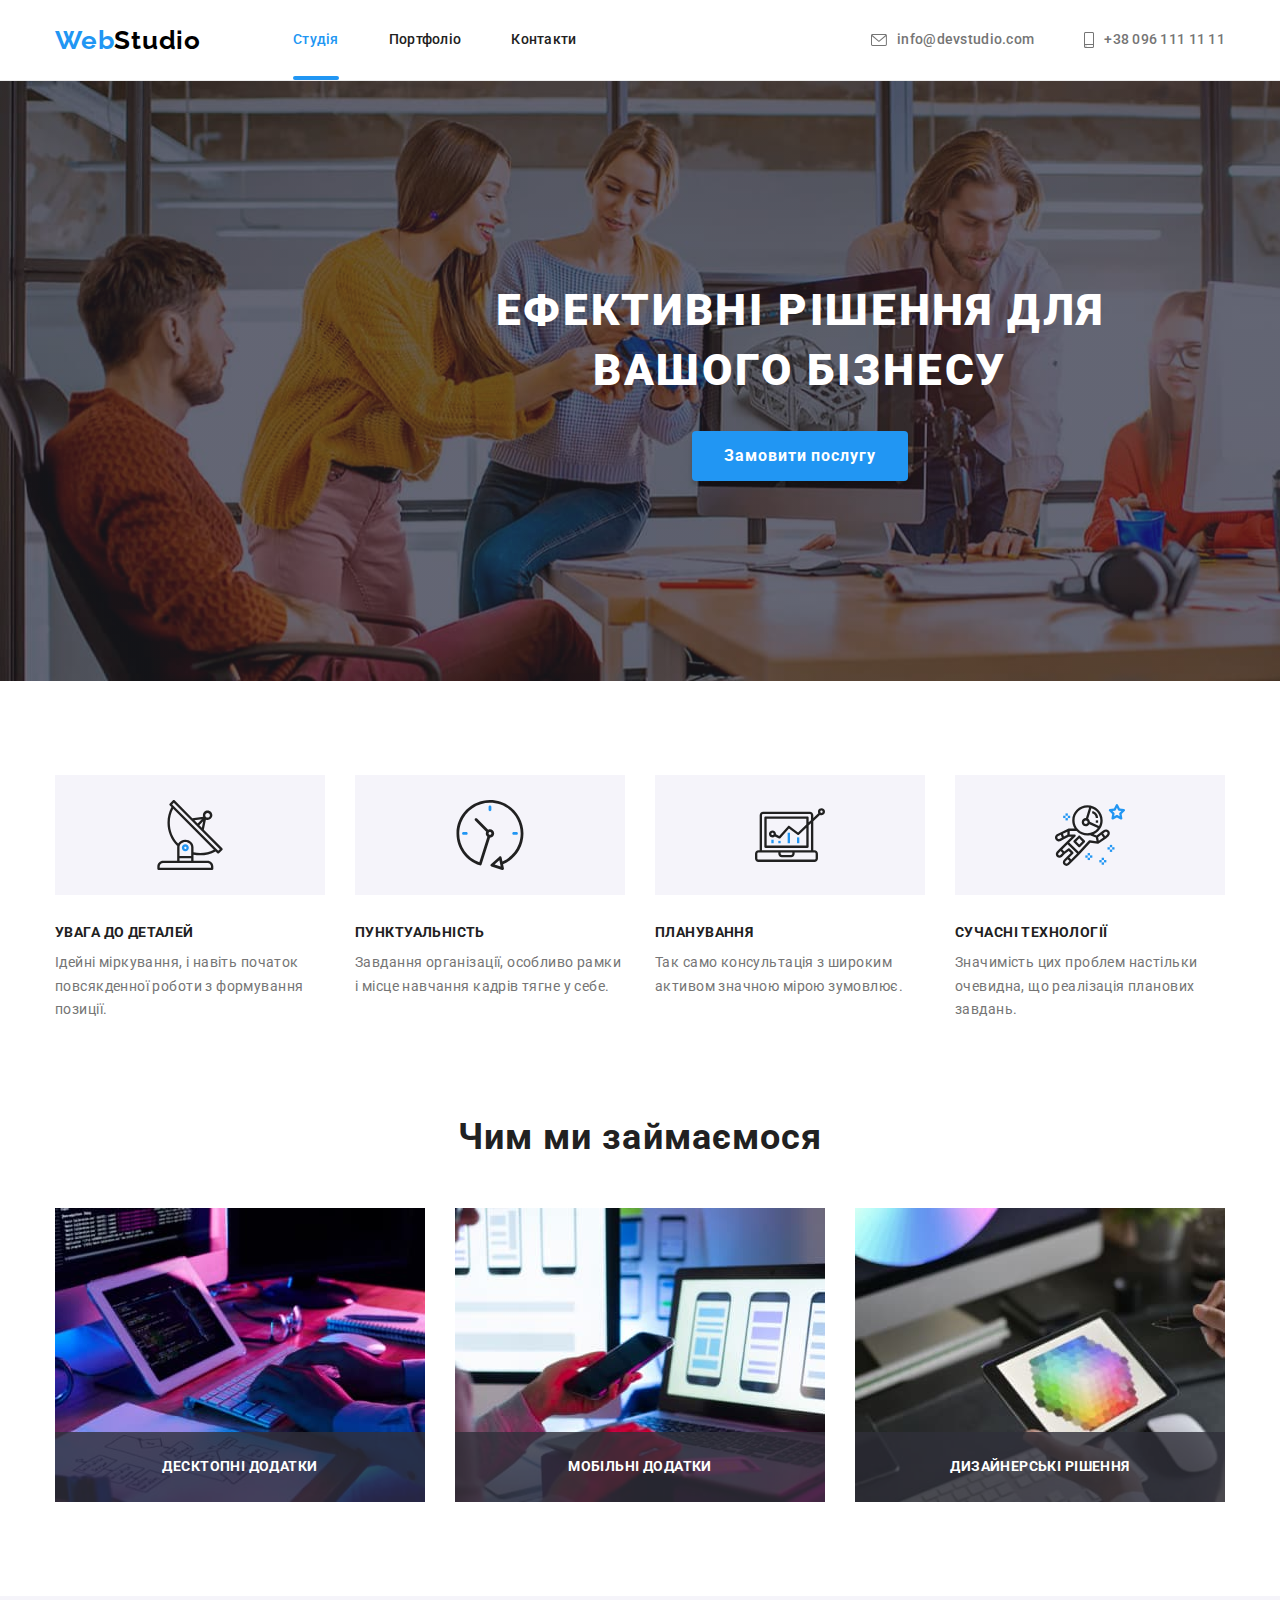
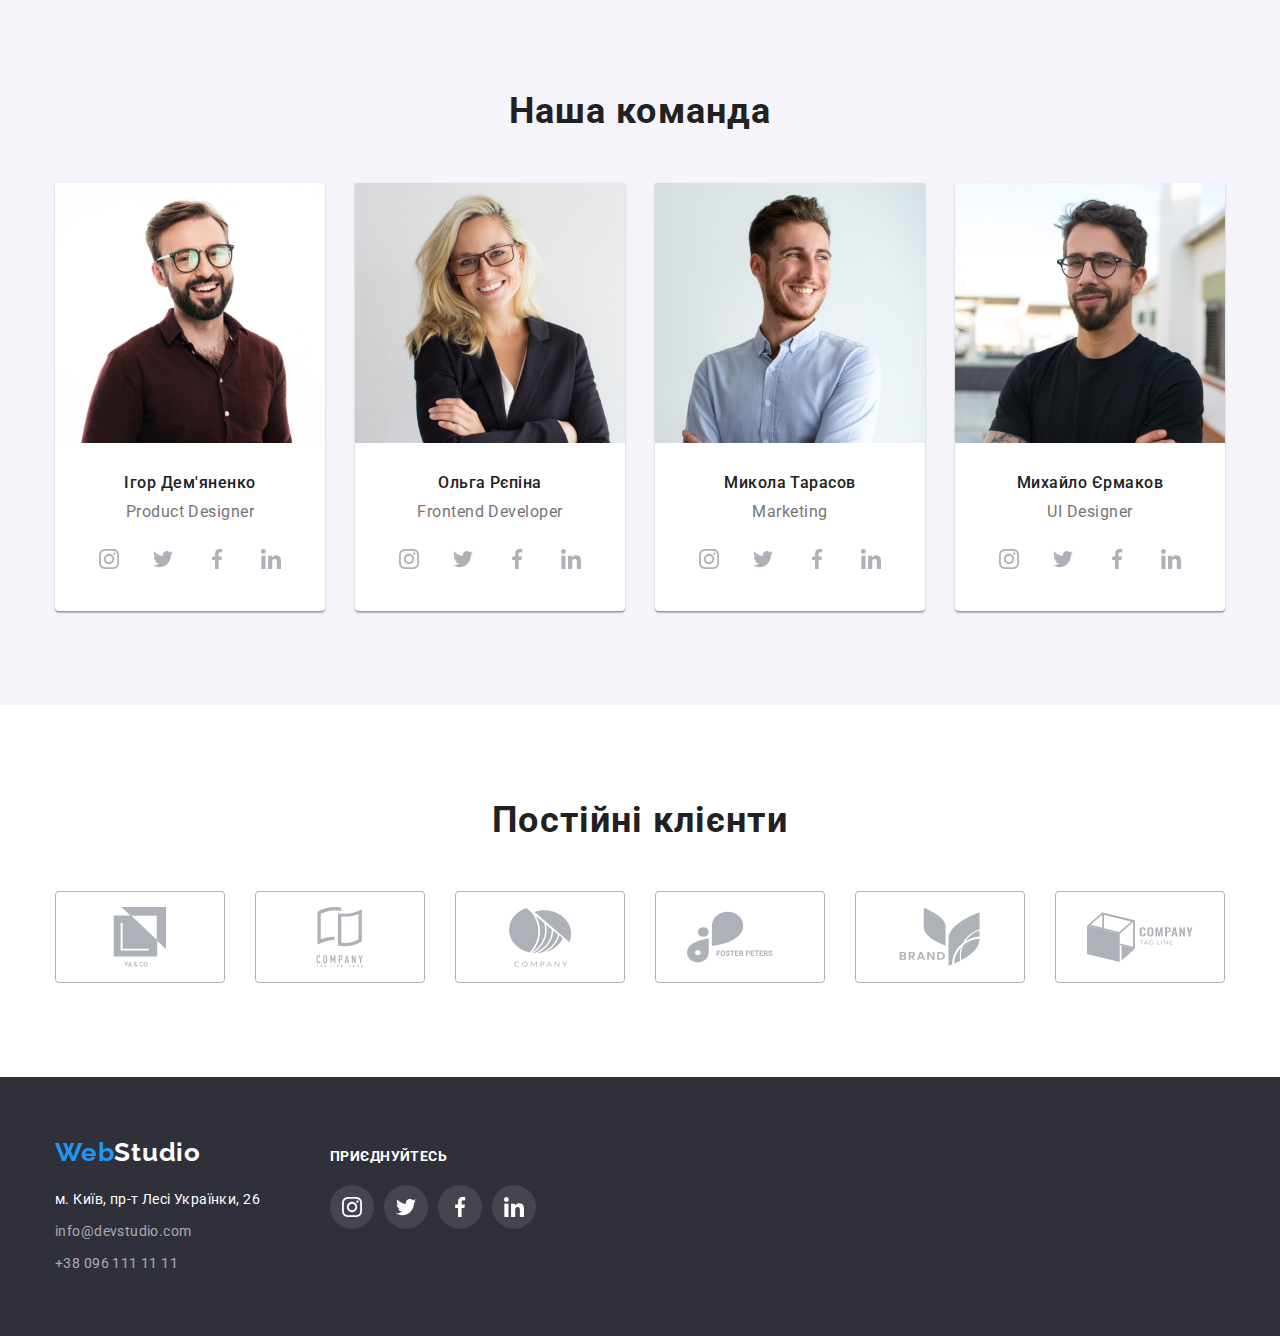
==== index.html @ d1d62286 "1" ====
<!DOCTYPE html>
<html lang="uk">

<head>
    <meta charset="UTF-8">
    <meta http-equiv="X-UA-Compatible" content="IE=edge">
    <meta name="viewport" content="width=device-width, initial-scale=1.0">
    <title>Document</title>
    <link rel="preconnect" href="https://fonts.googleapis.com">
    <link rel="preconnect" href="https://fonts.gstatic.com" crossorigin>
    <link rel="stylesheet"
        href="https://cdnjs.cloudflare.com/ajax/libs/modern-normalize/1.0.0/modern-normalize.min.css">
    <link
        href="https://fonts.googleapis.com/css2?family=Montserrat:wght@400;700&family=Raleway:wght@700&family=Roboto:wght@400;500;700;900&display=swap"
        rel="stylesheet">
    <link rel="stylesheet" href="css/styles.css">
</head>

<body>

    <!-- Header -->

    <header>
        <div class="container header-container">
            <nav>
                <a class="logo links" href="index.html">
                    Web<span class="logo-studio">Studio</span>
                </a>
                <ul class="lists nav-list">
                    <li class="nav-list-item">
                        <a class="nav-list-link links studio" href="index.html">Студія</a>
                    </li>
                    <li class="nav-list-item">
                        <a class="nav-list-link links" href="portfolio.html">Портфоліо</a>
                    </li>
                    <li class="nav-list-item">
                        <a class="nav-list-link links" href="">Контакти</a>
                    </li>
                </ul>
            </nav>
            <ul class="lists contacts-list">
                <li class="email">
                    <a class="contacts-email links" href="mailto:info@devstudio.com">
                        <svg class="contacts-icon" height="12" width="16">
                            <use href="./images/icons.svg#envelope"></use>
                        </svg>
                        <span>info@devstudio.com</span>
                    </a>
                </li>
                <li>

                    <a class="contacts-namber links" href="tel:+380961111111">
                        <svg class="contacts-icon" height="16" width="10">
                            <use href="./images/icons.svg#smartphone"></use>
                        </svg>
                        <span>+38 096 111 11 11</span>
                    </a>
                </li>
            </ul>
        </div>
    </header>
    <main>

        <!-- HERO -->

        <section class="hero">
            <div class="container">
                <h1 class="main-title">Ефективні рішення для вашого бізнесу</h1>
                <button class="modal-btn" type="button" data-modal-open>Замовити послугу</button>
            </div>
        </section>

        <!-- Advantages -->

        <section class="section">
            <div class="container">
                <h2 hidden>Наші переваги</h2>
                <ul class="lists advantages-list">
                    <li class="advantages-list-elements">
                        <div class="advantages-icon">
                            <svg class="advantages-icon-elemnts" width="70" height="70">
                                <use href="./images/icons.svg#antenna"></use>
                            </svg>
                        </div>
                        <h3 class="advantages">Увага до деталей</h3>
                        <p class="advantages-description">Ідейні міркування, і навіть початок повсякденної роботи з
                            формування позиції.</p>
                    </li>
                    <li class="advantages-list-elements">
                        <div class="advantages-icon">
                            <svg class="advantages-icon-elemnts" width="70" height="70">
                                <use href="./images/icons.svg#clock"></use>
                            </svg>
                        </div>
                        <h3 class="advantages">Пунктуальність</h3>
                        <p class="advantages-description">Завдання організації, особливо рамки і місце навчання кадрів
                            тягне
                            у себе.</p>
                    </li>
                    <li class="advantages-list-elements">
                        <div class="advantages-icon">
                            <svg class="advantages-icon-elemnts" width="70" height="70">
                                <use href="./images/icons.svg#diagram"></use>
                            </svg>
                        </div>
                        <h3 class="advantages">Планування</h3>
                        <p class="advantages-description">Так само консультація з широким активом значною мірою
                            зумовлює.
                        </p>
                    </li>
                    <li class="advantages-list-elements">
                        <div class="advantages-icon">
                            <svg class="advantages-icon-elemnts" width="70" height="70">
                                <use href="./images/icons.svg#astronaut"></use>
                            </svg>
                        </div>
                        <h3 class="advantages">Сучасні технології</h3>
                        <p class="advantages-description">Значимість цих проблем настільки очевидна, що реалізація
                            планових
                            завдань.</p>
                    </li>
                </ul>
            </div>
        </section>

        <!-- About us -->

        <section class="section-about-us">
            <div class="container ">
                <h2 class="main-content-title">Чим ми займаємося</h2>
                <ul class="lists about-us">
                    <li class="about-us-list">
                        <div class="tumb">
                            <img src="images/about-img-1.jpg"
                                alt="планшет зі знімною клавіатурою, на якому набирають код" width="370" height="294">
                            <p class="label">Десктопні додатки</p>
                        </div>
                    </li>
                    <li class="about-us-list">
                        <div class="tumb">
                            <img src="images/about-img-2.jpg"
                                alt="жінка тримає в руках телефон і робить на ноутбуці адаптив" width="370"
                                height="294">
                            <p class="label">Мобільні додатки</p>
                        </div>
                    </li>
                    <li class="about-us-list">
                        <div class="tumb">
                            <img src="images/about-img-3.jpg" alt="дизайнер дивиться на планшет карту кольорів"
                                width="370" height="294">
                            <p class="label">Дизайнерські рішення</p>
                        </div>
                    </li>
                </ul>
            </div>
        </section>

        <!-- Team -->

        <section class="team section">
            <div class="container">
                <h2 class="main-content-title">Наша команда</h2>
                <ul class="lists team-list">
                    <li class="team-card">
                        <img src="images/portrait-img-1.jpg"
                            alt="хлопець брюнет з бородою та в окулярах, у бордовій сорочці" width="270" height="260">
                        <div class="employee-description">
                            <h3 class="names">Ігор Дем'яненко</h3>
                            <p class="job" lang="en">Product Designer</p>
                            <ul class="social-list list">
                                <li class="social-list-item">
                                    <a class="social-list-link" href="">
                                        <svg class="social-list-icon" height="20" width="20">
                                            <use href="./images/icons.svg#instagram"></use>
                                        </svg>
                                    </a>
                                </li>
                                <li class="social-list-item">
                                    <a class="social-list-link" href="">
                                        <svg class="social-list-icon" height="20" width="20">
                                            <use href="./images/icons.svg#twitter"></use>
                                        </svg>
                                    </a>
                                </li>
                                <li class="social-list-item">
                                    <a class="social-list-link" href="">
                                        <svg class="social-list-icon" height="20" width="20">
                                            <use href="./images/icons.svg#facebook"></use>
                                        </svg>
                                    </a>
                                </li>
                                <li class="social-list-item">
                                    <a class="social-list-link" href="">
                                        <svg class="social-list-icon" height="20" width="20">
                                            <use href="./images/icons.svg#linkedin"></use>
                                        </svg>
                                    </a>
                                </li>
                            </ul>
                        </div>
                    </li>
                    <li class="team-card">
                        <img src="images/portrait-img-2.jpg" alt="дівчина білявка в окулярах одягнена у чорний піджак"
                            width="270" height="260">
                        <div class="employee-description">
                            <h3 class="names">Ольга Рєпіна</h3>
                            <p class="job" lang="en">Frontend Developer</p>
                            <ul class="social-list list">
                                <li class="social-list-item">
                                    <a class="social-list-link" href="">
                                        <svg class="social-list-icon" height="20" width="20">
                                            <use href="./images/icons.svg#instagram"></use>
                                        </svg>
                                    </a>
                                </li>
                                <li class="social-list-item">
                                    <a class="social-list-link" href="">
                                        <svg class="social-list-icon" height="20" width="20">
                                            <use href="./images/icons.svg#twitter"></use>
                                        </svg>
                                    </a>
                                </li>
                                <li class="social-list-item">
                                    <a class="social-list-link" href="">
                                        <svg class="social-list-icon" height="20" width="20">
                                            <use href="./images/icons.svg#facebook"></use>
                                        </svg>
                                    </a>
                                </li>
                                <li class="social-list-item">
                                    <a class="social-list-link" href="">
                                        <svg class="social-list-icon" height="20" width="20">
                                            <use href="./images/icons.svg#linkedin"></use>
                                        </svg>
                                    </a>
                                </li>
                            </ul>
                        </div>
                    </li>
                    <li class="team-card">
                        <img src="images/portrait-img-3.jpg" alt="рудий хлопець у блакитній сорочці" width="270"
                            height="260">
                        <div class="employee-description">
                            <h3 class="names">Микола Тарасов</h3>
                            <p class="job" lang="en">Marketing</p>
                            <ul class="social-list list">
                                <li class="social-list-item">
                                    <a class="social-list-link" href="">
                                        <svg class="social-list-icon" height="20" width="20">
                                            <use href="./images/icons.svg#instagram"></use>
                                        </svg>
                                    </a>
                                </li>
                                <li class="social-list-item">
                                    <a class="social-list-link" href="">
                                        <svg class="social-list-icon" height="20" width="20">
                                            <use href="./images/icons.svg#twitter"></use>
                                        </svg>
                                    </a>
                                </li>
                                <li class="social-list-item">
                                    <a class="social-list-link" href="">
                                        <svg class="social-list-icon" height="20" width="20">
                                            <use href="./images/icons.svg#facebook"></use>
                                        </svg>
                                    </a>
                                </li>
                                <li class="social-list-item">
                                    <a class="social-list-link" href="">
                                        <svg class="social-list-icon" height="20" width="20">
                                            <use href="./images/icons.svg#linkedin"></use>
                                        </svg>
                                    </a>
                                </li>
                            </ul>
                        </div>
                    </li>
                    <li class="team-card">
                        <img src="images/portrait-img-4.jpg"
                            alt="хлопець брюнет з бородою та в окулярах, у чорній футболці" width="270" height="260">
                        <div class="employee-description">
                            <h3 class="names">Михайло Єрмаков</h3>
                            <p class="job" lang="en">UI Designer</p>
                            <ul class="social-list list">
                                <li class="social-list-item">
                                    <a class="social-list-link" href="">
                                        <svg class="social-list-icon" height="20" width="20">
                                            <use href="./images/icons.svg#instagram"></use>
                                        </svg>
                                    </a>
                                </li>
                                <li class="social-list-item">
                                    <a class="social-list-link" href="">
                                        <svg class="social-list-icon" height="20" width="20">
                                            <use href="./images/icons.svg#twitter"></use>
                                        </svg>
                                    </a>
                                </li>
                                <li class="social-list-item">
                                    <a class="social-list-link" href="">
                                        <svg class="social-list-icon" height="20" width="20">
                                            <use href="./images/icons.svg#facebook"></use>
                                        </svg>
                                    </a>
                                </li>
                                <li class="social-list-item">
                                    <a class="social-list-link" href="">
                                        <svg class="social-list-icon" height="20" width="20">
                                            <use href="./images/icons.svg#linkedin"></use>
                                        </svg>
                                    </a>
                                </li>
                            </ul>
                        </div>
                    </li>
                </ul>
            </div>
        </section>

        <!-- Clients -->

        <section class="section">
            <div class="container ">
                <h2 class="main-content-title">Постійні клієнти</h2>
                <ul class="clients">
                    <li class="clients-list">
                        <a class="clients-link" href="">
                            <svg class="clients-icon" width="106" height="60">
                                <use href="./images/icons.svg#logo1"></use>
                            </svg>
                        </a>

                    </li>
                    <li class="clients-list">
                        <a class="clients-link" href="">
                            <svg class="clients-icon" width="106" height="60">
                                <use href="./images/icons.svg#logo2"></use>
                            </svg>
                        </a>

                    </li>
                    <li class="clients-list">
                        <a class="clients-link" href="">
                            <svg class="clients-icon" width="106" height="60">
                                <use href="./images/icons.svg#logo3"></use>
                            </svg>
                        </a>
                    </li>
                    <li class="clients-list">
                        <a class="clients-link" href="">
                            <svg class="clients-icon" width="106" height="60">
                                <use href="./images/icons.svg#logo4"></use>
                            </svg>
                        </a>
                    </li>
                    <li class="clients-list">
                        <a class="clients-link" href="">
                            <svg class="clients-icon" width="106" height="60">
                                <use href="./images/icons.svg#logo5"></use>
                            </svg>
                        </a>
                    </li>
                    <li class="clients-list">
                        <a class="clients-link" href="">
                            <svg class="clients-icon" width="106" height="60">
                                <use href="./images/icons.svg#logo6"></use>
                            </svg>
                        </a>
                    </li>
                </ul>
            </div>
        </section>
    </main>

    <!-- Footer -->

    <footer class="footer">
        <div class="container footer-container">
            <div class="footer-contacts">
                <a class="links logo-footer" href="">
                    Web<span class="logo-studio-footer">Studio</span>
                </a>
                <address>
                    <p class="address">м. Київ, пр-т Лесі Українки, 26</p>
                    <a class="contacts-email-footer" href="mailto:info@devstudio.com">info@devstudio.com</a>
                    <a class="contacts-namber-footer" href="tel:+380961111111">+38 096 111 11 11</a>
                </address>
            </div>

            <div class="footer-social">
                <h3 class="join">приєднуйтесь</h3>
                <ul class="footer-social-list list">
                    <li class="footer-social-list-item">
                        <a class="footer-social-list-link" href="">
                            <svg class="footer-social-list-icon" height="20" width="20">
                                <use href="./images/icons.svg#instagram"></use>
                            </svg>
                        </a>
                    </li>
                    <li class="footer-social-list-item">
                        <a class="footer-social-list-link" href="">
                            <svg class="footer-social-list-icon" height="20" width="20">
                                <use href="./images/icons.svg#twitter"></use>
                            </svg>
                        </a>
                    </li>
                    <li class="footer-social-list-item">
                        <a class="footer-social-list-link" href="">
                            <svg class="footer-social-list-icon" height="20" width="20">
                                <use href="./images/icons.svg#facebook"></use>
                            </svg>
                        </a>
                    </li>
                    <li class="footer-social-list-item">
                        <a class="footer-social-list-link" href="">
                            <svg class="footer-social-list-icon" height="20" width="20">
                                <use href="./images/icons.svg#linkedin"></use>
                            </svg>
                        </a>
                    </li>
                </ul>
            </div>
        </div>
    </footer>

    <div class="backgrope is-hidden" data-modal>
        <div class="modal">
            <button type="button" class="modal-close-btn" data-modal-close>
                <svg class="modal-close-icon" width="18" height="18">
                    <use href="./images/icons.svg#close"></use>
                </svg>
            </button>
            <b>Залиште свої дані, ми вам передзвонимо</b>
            <form class="contact-form">
                <label class="contact-form-field">
                    Ім'я
                    <input name="user_name" class="contact-form-input" type="text">
                </label>
                <label class="contact-form-field">
                    Телефон
                    <input name="user_phone" class="contact-form-input" type="tel">
                </label>
                <label class="contact-form-field">
                    Пошта
                    <input name="user-email" class="contact-form-input" type="email">
                </label>
                <label class="contact-form-field">
                    Коментар
                    <textarea name="user_message" placeholder="Введіть текст" class="contact-form-input" type="text">
                </label>
                <div class="contact-form-ceckbox-wrapper">
                    <input name="accept-policy" type="checkbox" class="contact-form-checkbox" required>
                    <label for="" class="contact-form-checkbox-label">Погоджуюся з розсилкою та приймаю<a href="">Умови договору</a>
                    </label>                    
                </div>
                <button type="submit" class="contact-form-submit-btn">Відправити</button>
            </form>
        </div>
    </div>

    <script src="./js/modal.js"></script>

</body>

</html>
---- css/styles.css ----
:root {
  --main-text-color: #212121;
  --secodary-text-color: #757575;
  --btn-text-light: #ffffff;
  --accent-color: #2196f3;
}

body {
  font-family: "Roboto", sans-serif;
}

.section {
  padding-top: 94px;
  padding-bottom: 94px;
}

h1,
h2,
h3,
p {
  margin-top: 0;
  margin-bottom: 0;
}

ul {
  margin-top: 0;
  margin-bottom: 0;
  padding-left: 0;
}

img {
  display: block;
  max-width: 100%;
}

.lists,
.social-list-item,
.clients-list,
.footer-social-list-item {
  list-style: none;
}

.links,
.contacts-email-footer,
.contacts-namber-footer,
.portfolio-link,
.social-list-link {
  text-decoration: none;
  font-style: normal;
}

.container {
  width: 1200px;
  margin-left: auto;
  margin-right: auto;
  padding-left: 15px;
  padding-right: 15px;
}

.main-content-title {
  font-weight: 700;
  font-size: 36px;
  line-height: 1.17;
  text-align: center;
  letter-spacing: 0.03em;
  color: var(--main-text-color);
  margin-bottom: 50px;
}

.portfolio {
  color: var(--accent-color);
}

/* Header */

header {
  border-bottom: 1px solid #ececec;
}

.header-container {
  display: flex;
  align-items: center;
  justify-content: space-between;
}
nav {
  display: flex;
  align-items: center;
}
.nav-list {
  display: flex;
  align-items: center;
}
.contacts-list {
  display: flex;
  align-items: center;
}

.logo {
  font-family: "Raleway", sans-seri;
  font-weight: 700;
  font-size: 26px;
  line-height: 1.19;

  letter-spacing: 0.03em;

  color: var(--accent-color);
  margin-right: 92px;
}
.logo-studio {
  color: #000000;
}

.nav-list-item:not(:last-child) {
  margin-right: 50px;
}

.nav-list-link {
  display: block;
  font-weight: 500;
  font-size: 14px;
  line-height: 1.14;
  letter-spacing: 0.02em;
  color: var(--main-text-color);
  padding-top: 32px;
  padding-bottom: 32px;
  transition: color 250ms cubic-bezier(0.4, 0, 0.2, 1);
}

.nav-list-link:hover,
.nav-list-link:focus {
  color: var(--accent-color);
}
.studio {
  color: var(--accent-color);
  position: relative;
}

.studio::after {
  content: "";
  display: block;
  width: 100%;
  height: 4px;
  background: var(--accent-color);
  border-radius: 2px;
  position: absolute;
  bottom: 0;
}

.email {
  margin-right: 50px;
}

.contacts-icon {
  fill: var(--secodary-text-color);
  margin: auto 10px auto 0;
  transition: fill 250ms cubic-bezier(0.4, 0, 0.2, 1);
}

.contacts-email {
  display: flex;
  align-items: center;
  font-weight: 500;
  font-size: 14px;
  line-height: 1.14;
  letter-spacing: 0.02em;
  color: var(--secodary-text-color);
  transition: color 250ms cubic-bezier(0.4, 0, 0.2, 1);
}

.contacts-email:hover,
.contacts-email:focus {
  color: var(--accent-color);
}

.contacts-email:hover .contacts-icon,
.contacts-email:focus .contacts-icon {
  fill: var(--accent-color);
}

.contacts-namber {
  display: flex;
  align-items: center;
  font-weight: 500;
  font-size: 14px;
  line-height: 1.14;
  letter-spacing: 0.02em;
  color: var(--secodary-text-color);
  transition: color 250ms cubic-bezier(0.4, 0, 0.2, 1);
}

.contacts-namber:hover,
.contacts-namber:focus {
  color: var(--accent-color);
}

.contacts-namber:hover .contacts-icon,
.contacts-namber:focus .contacts-icon {
  fill: var(--accent-color);
}

/* HERO */

.hero {
  background-image: linear-gradient(
      rgba(47, 48, 58, 0.4),
      rgba(47, 48, 58, 0.4)
    ),
    url("../images/hero.jpg");
  background-size: cover;
  background-color: #c4c4c4;
  padding-top: 200px;
  padding-bottom: 200px;
  width: 1600px;
  margin: auto;
}

.main-title {
  font-weight: 900;
  font-size: 44px;
  line-height: 1.36;
  text-align: center;
  letter-spacing: 0.06em;
  text-transform: uppercase;
  color: #ffffff;
  margin: 0 auto 30px auto;
  width: 696px;
}

.modal-btn {
  padding: 10px 32px;
  margin: 0 auto;
  font-family: inherit;
  font-weight: 700;
  font-size: 16px;
  line-height: 1.875;
  display: flex;
  align-items: center;
  text-align: center;
  letter-spacing: 0.06em;
  cursor: pointer;
  color: var(--btn-text-light);
  background: var(--accent-color);
  box-shadow: 0px 4px 4px rgba(0, 0, 0, 0.15);
  border-radius: 4px;
  border: none;
  transition: color 250ms cubic-bezier(0.4, 0, 0.2, 1);
}

.modal-btn:hover,
.modal-btn:focus {
  background: #188ce8;
  box-shadow: 0px 4px 4px rgba(0, 0, 0, 0.15);
  border-radius: 4px;
}

/* Advantages */

.advantages-list {
  display: flex;
}

.advantages-list-elements:not(:last-child) {
  margin-right: 30px;
}

.advantages-icon {
  display: flex;
  align-items: center;
  justify-content: center;
  width: 270px;
  height: 120px;
  background-color: #f5f4fa;
}

.advantages {
  font-style: normal;
  font-weight: 700;
  font-size: 14px;
  line-height: 1.14;
  letter-spacing: 0.03em;
  text-transform: uppercase;
  color: var(--main-text-color);
  margin-bottom: 10px;
  margin-top: 30px;
}

.advantages-description {
  font-size: 14px;
  line-height: 1.71;
  letter-spacing: 0.03em;
  color: var(--secodary-text-color);
  width: 270px;
}

/* About us */

.section-about-us {
  padding-bottom: 94px;
}

.about-us {
  display: flex;
}

.about-us-list:not(:last-child) {
  margin-right: 30px;
}

.about-us-list {
  flex-basis: calc((100% - 60) / 3);
}

.tumb {
  position: relative;
}

.label {
  font-style: normal;
  font-weight: 700;
  font-size: 14px;
  line-height: 1.14;
  text-align: center;
  letter-spacing: 0.03em;
  text-transform: uppercase;
  color: var(--btn-text-light);
  width: 370px;
  height: 70px;
  padding: 27px;
  background: rgba(47, 48, 58, 0.8);
}

.tumb > .label {
  position: absolute;
  bottom: 0;
}

/* Team */

.team {
  background-color: #f5f4fa;
}

.team-list {
  display: flex;
  flex-wrap: wrap;
}

.employee-description {
  padding: 30px 32px;
}

.names {
  font-weight: 500;
  font-size: 16px;
  line-height: 1.19;
  text-align: center;
  letter-spacing: 0.03em;
  color: var(--main-text-color);
  margin-bottom: 10px;
}

.job {
  font-size: 16px;
  line-height: 1.19;
  text-align: center;
  letter-spacing: 0.03em;
  color: var(--secodary-text-color);
  margin-bottom: 16px;
}

.team-card {
  background: #ffffff;
  box-shadow: 0px 1px 3px rgba(0, 0, 0, 0.12), 0px 1px 1px rgba(0, 0, 0, 0.14),
    0px 2px 1px rgba(0, 0, 0, 0.2);
  border-radius: 0px 0px 4px 4px;
  flex-basis: calc((100% - 90) / 4);
}

.team-card:not(:last-child) {
  margin-right: 30px;
}

.social-list {
  display: flex;
  justify-content: space-between;
}

.social-list-icon {
  fill: #afb1b8;
  transition: fill 250ms cubic-bezier(0.4, 0, 0.2, 1);
}

.social-list-link {
  display: flex;
  align-items: center;
  justify-content: center;
  width: 44px;
  height: 44px;
  border-radius: 50%;
  transition: background-color 250ms cubic-bezier(0.4, 0, 0.2, 1);
}

.social-list-link:hover,
.social-list-link:focus {
  background-color: var(--accent-color);
}

.social-list-link:hover .social-list-icon,
.social-list-link:focus .social-list-icon {
  fill: var(--btn-text-light);
}

/* Clients */

.clients {
  display: flex;
}

.clients-list {
  display: flex;
  align-items: center;
  justify-content: center;
  flex-wrap: wrap;
  cursor: pointer;
}

.clients-link {
  display: flex;
  align-items: center;
  justify-content: center;
  width: 170px;
  height: 92px;
  border: 1px solid #afb1b8;
  border-radius: 4px;
  transition: border 250ms cubic-bezier(0.4, 0, 0.2, 1);
}

.clients-list:not(:last-child) {
  margin-right: 30px;
}

.clients-icon {
  fill: #afb1b8;
  transition: fill 250ms cubic-bezier(0.4, 0, 0.2, 1);
}

.clients-link:hover,
.clients-link:focus {
  border: 1px solid var(--accent-color);
}

.clients-link:hover .clients-icon,
.clients-link:focus .clients-icon {
  fill: var(--accent-color);
}

/* Footer */

.footer {
  background: #2f303a;
  padding-top: 60px;
  padding-bottom: 60px;
}

.footer-container {
  display: flex;
  align-items: baseline;
}

.footer-contacts {
  margin-right: 70px;
}

.logo-footer {
  font-family: "Raleway", sans-seri;
  font-weight: 700;
  font-size: 26px;
  line-height: 1.19;
  letter-spacing: 0.03em;
  color: var(--accent-color);
  display: block;
  margin-bottom: 20px;
}

.logo-studio-footer {
  color: #ffffff;
}

.address {
  font-size: 14px;
  line-height: 1.71;
  letter-spacing: 0.03em;
  color: #ffffff;
  font-style: normal;
  margin-bottom: 8px;
}

.contacts-email-footer {
  display: block;
  font-size: 14px;
  line-height: 1.71;
  letter-spacing: 0.03em;
  color: rgba(255, 255, 255, 0.6);
  margin-bottom: 8px;
}

.contacts-namber-footer {
  display: block;
  font-size: 14px;
  line-height: 1.71;
  letter-spacing: 0.03em;

  color: rgba(255, 255, 255, 0.6);
}

.join {
  font-style: normal;
  font-weight: 700;
  font-size: 14px;
  line-height: 1.14;
  letter-spacing: 0.03em;
  text-transform: uppercase;
  color: var(--btn-text-light);
  margin-bottom: 20px;
}

.footer-social-list {
  display: flex;
  justify-content: space-between;
}

.footer-social-list-item:not(:last-child) {
  margin-right: 10px;
}

.footer-social-list-icon {
  fill: var(--btn-text-light);
}

.footer-social-list-link {
  display: flex;
  align-items: center;
  justify-content: center;
  width: 44px;
  height: 44px;
  border-radius: 50%;
  background-color: rgba(255, 255, 255, 0.1);
  transition: background-color 250ms cubic-bezier(0.4, 0, 0.2, 1);
}

.footer-social-list-link:hover,
.footer-social-list-link:focus {
  background-color: var(--accent-color);
}

/* Portfolio */

.portfolio {
  color: var(--accent-color);
  position: relative;
}

.portfolio::after {
  content: "";
  display: block;
  width: 100%;
  height: 4px;
  background: var(--accent-color);
  border-radius: 2px;
  position: absolute;
  bottom: 0;
}

.portfolio-link {
  display: block;
  transition: box-shadow 250ms cubic-bezier(0.4, 0, 0.2, 1);
}

.portfolio-link:hover,
.portfolio-link:focus {
  background: #ffffff;
  box-shadow: 0px 1px 1px rgba(0, 0, 0, 0.12), 0px 4px 4px rgba(0, 0, 0, 0.06),
    1px 4px 6px rgba(0, 0, 0, 0.16);
}

.tumb-portfolio {
  position: relative;
  overflow: hidden;
}

.overlay {
  position: absolute;
  bottom: 0;
  width: 100%;
  height: 100%;
  padding: 63px 24px;
  font-style: normal;
  font-weight: 400;
  font-size: 18px;
  line-height: 1.56;
  letter-spacing: 0.03em;
  color: var(--btn-text-light);
  background: rgba(33, 150, 243, 0.9);
  transform: translateY(100%);
  transition: transform 250ms ease;
}

.portfolio-link:hover .overlay,
.portfolio-link:focus .overlay { 
  transform: translateY(0);
}

.portfolio-filter {
  display: flex;
  justify-content: center;
  margin-bottom: 50px;
}

.portfolio-filter-list:not(:last-child) {
  margin-right: 8px;
}

.filter {
  font-weight: 500;
  font-size: 16px;
  line-height: 1.63;
  text-align: center;
  letter-spacing: 0.03em;
  cursor: pointer;
  background-color: #f5f4fa;
  color: var(--main-text-color);
  border: none;
  padding: 6px 22px;
  border-radius: 4px;
  transition: color 250ms cubic-bezier(0.4, 0, 0.2, 1),
    background 250ms cubic-bezier(0.4, 0, 0.2, 1), box-shadow 250ms cubic-bezier(0.4, 0, 0.2, 1) ;
}

.filter:hover,
.filter:focus {
  color: var(--btn-text-light);
  background: var(--accent-color);
  box-shadow: 0px 1px 1px rgba(0, 0, 0, 0.12), 0px 4px 4px rgba(0, 0, 0, 0.06),
    1px 4px 6px rgba(0, 0, 0, 0.16);
}

.portfolio-list {
  display: flex;
  flex-wrap: wrap;
  gap: 30px;
}

.portfolio-card {
  flex-basis: calc((100% - 60px) / 3);
}

.portfolio-link-bottom {
  padding: 20px 24px;
  border-right: 1px solid #eeeeee;
  border-bottom: 1px solid #eeeeee;
  border-left: 1px solid #eeeeee;
}

.project-name {
  font-weight: 700;
  font-size: 18px;
  line-height: 2;
  letter-spacing: 0.06em;
  color: var(--main-text-color);
  margin-bottom: 4px;
}

.project-description {
  font-size: 16px;
  line-height: 1.875;
  letter-spacing: 0.03em;
  color: var(--secodary-text-color);
}

/* Modal */

.backgrope {
  position: fixed;
  top: 0;
  left: 0;
  width: 100vw;
  height: 100vh;
  background-color: rgba(0, 0, 0, 0.1);
  transition: opacity 500ms linear, visibility 500ms linear;
}

.backgrope.is-hidden {
  opacity: 0;
  visibility: hidden;
  pointer-events: none;
}

.modal {
  position: absolute;
  top: 50%;
  left: 50%;
  transform: translate(-50%, -50%);
  width: 528px;
  height: 581px;
  background-color: #ffffff;
  transition: transform 500ms linear, opacity 500ms linear ;
}

.backgrope.is-hidden .modal {
  transform: scale(0.1);
  opacity: 0;
}

.modal-close-btn {
  position: absolute;
  top: 8px;
  right: 8px;
  display: flex;
  justify-content: center;
  align-items: center;
  width: 30px;
  height: 30px;
  border-radius: 50%;
  border: 1px solid rgba(0, 0, 0, 0.1);
  background: #ffffff;
  padding: 0;
  cursor: pointer;
}
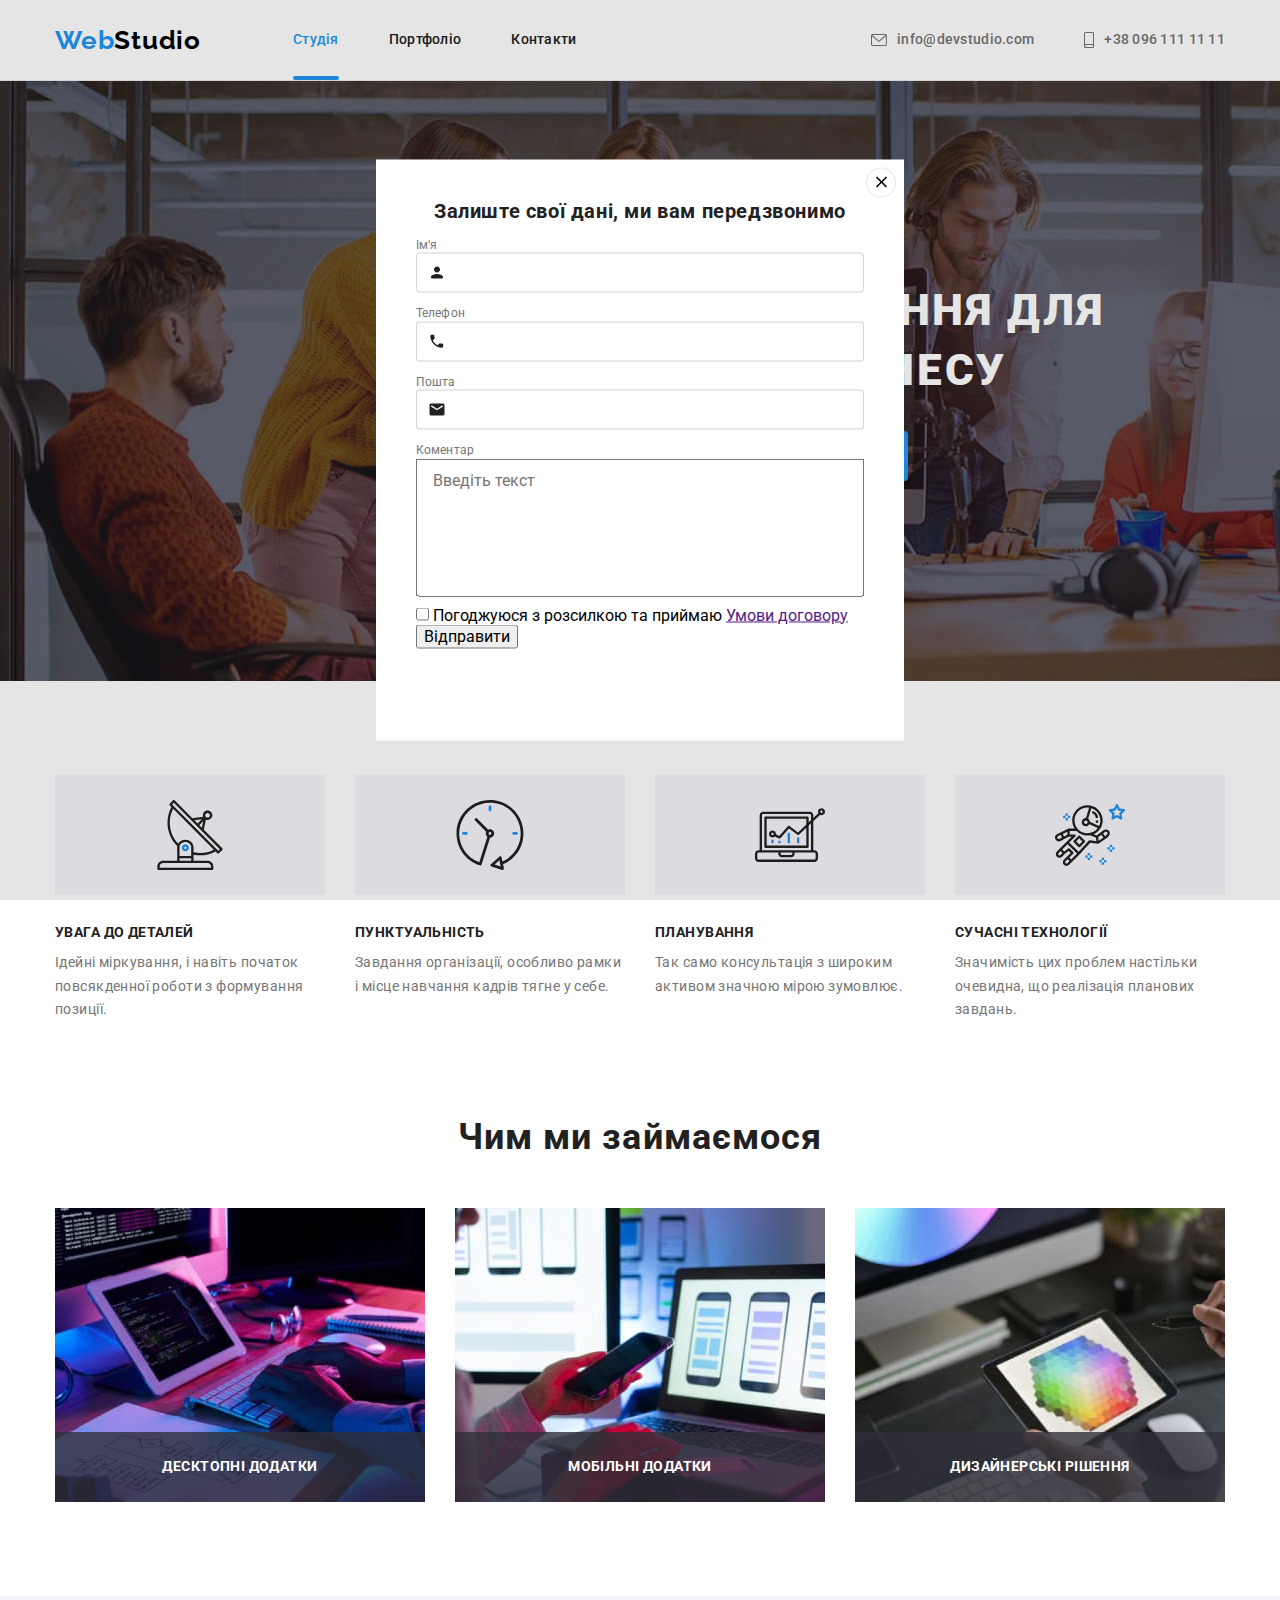
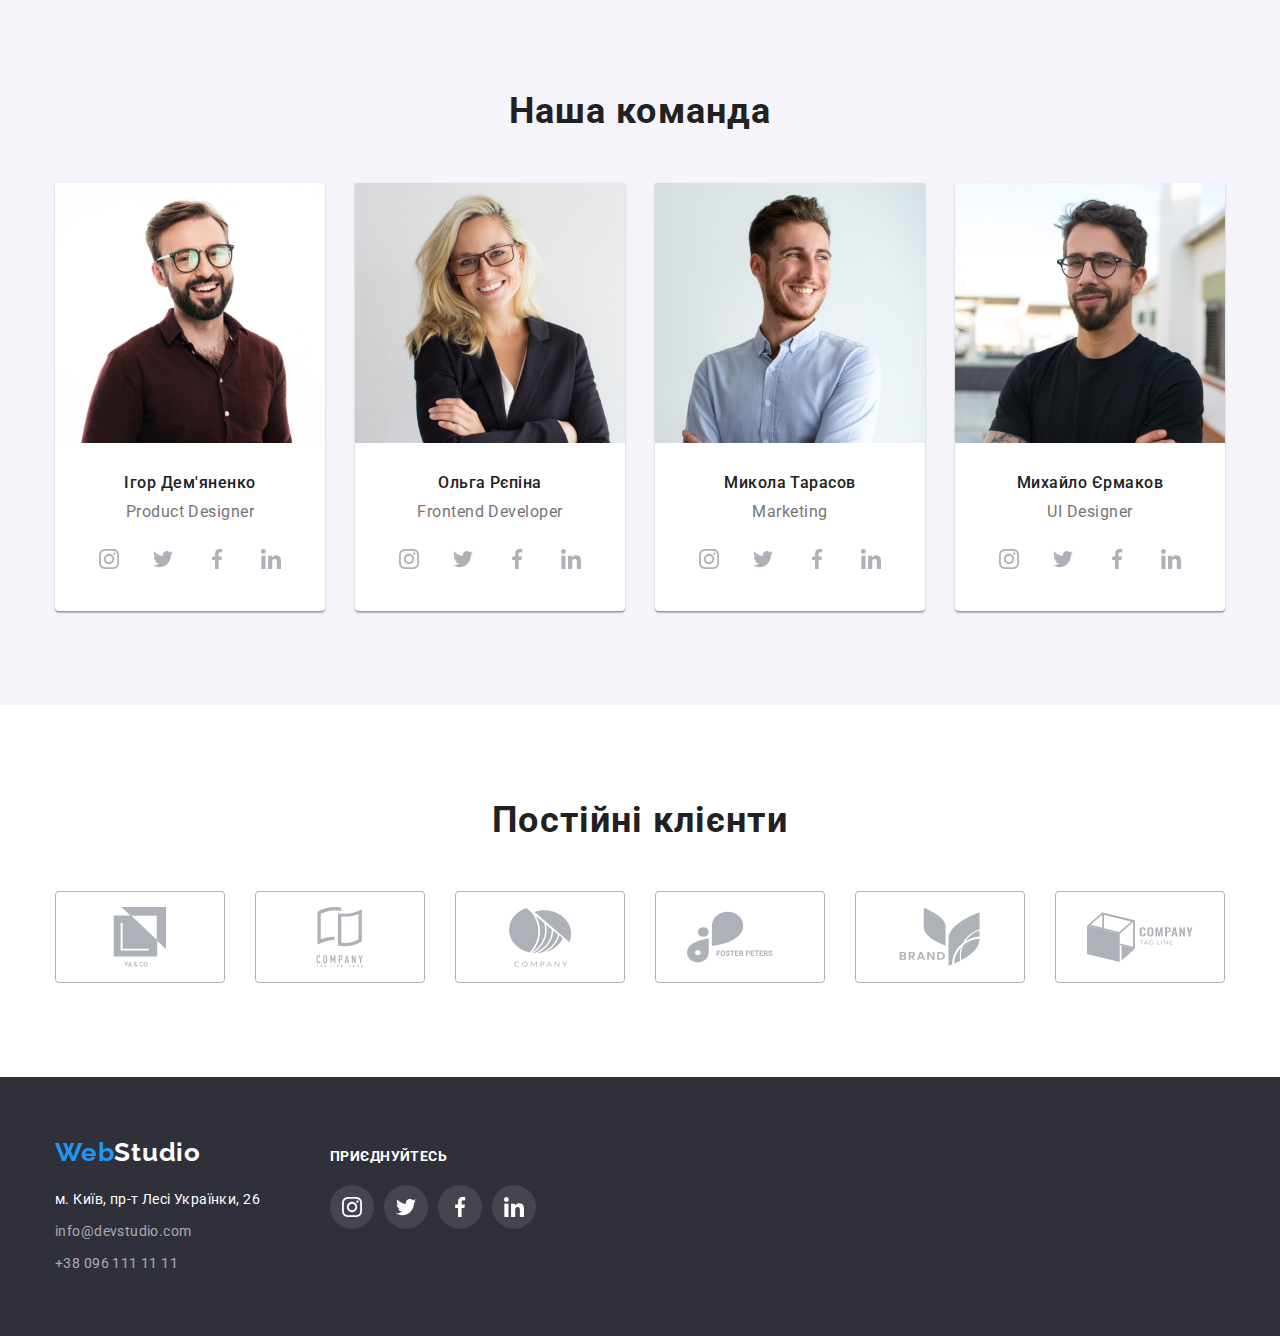
==== commit 26deceb2: "4" ====
--- a/index.html
+++ b/index.html
@@ -423,35 +423,54 @@
         </div>
     </footer>
 
-    <div class="backgrope is-hidden" data-modal>
+    <!-- Modal -->
+
+    <div class="backgrope" data-modal>
         <div class="modal">
             <button type="button" class="modal-close-btn" data-modal-close>
                 <svg class="modal-close-icon" width="18" height="18">
                     <use href="./images/icons.svg#close"></use>
                 </svg>
             </button>
-            <b>Залиште свої дані, ми вам передзвонимо</b>
+
             <form class="contact-form">
+                <b class="modal-title">Залиште свої дані, ми вам передзвонимо</b>
                 <label class="contact-form-field">
-                    Ім'я
-                    <input name="user_name" class="contact-form-input" type="text">
+                    <span class="cell-name">Ім'я</span>
+                    <span class="contact-form-input-wrapper">
+                        <input name="user_name" class="contact-form-input" type="text">
+                        <svg class="contact-form-input-icon" width="18" height="18">
+                            <use href="./images/icons.svg#person-black"></use>
+                        </svg>
+                    </span>
                 </label>
                 <label class="contact-form-field">
-                    Телефон
-                    <input name="user_phone" class="contact-form-input" type="tel">
+                    <span class="cell-name">Телефон</span>
+                    <span class="contact-form-input-wrapper">
+                        <input name="user_phone" class="contact-form-input" type="tel">
+                        <svg class="contact-form-input-icon" width="18" height="18">
+                            <use href="./images/icons.svg#phone-black"></use>
+                        </svg>
+                    </span>
                 </label>
                 <label class="contact-form-field">
-                    Пошта
-                    <input name="user-email" class="contact-form-input" type="email">
+                    <span class="cell-name">Пошта</span>
+                    <span class="contact-form-input-wrapper">
+                        <input name="user-email" class="contact-form-input" type="email">
+                        <svg class="contact-form-input-icon" width="18" height="18">
+                            <use href="./images/icons.svg#email-black"></use>
+                        </svg>
+                    </span>
                 </label>
                 <label class="contact-form-field">
-                    Коментар
-                    <textarea name="user_message" placeholder="Введіть текст" class="contact-form-input" type="text">
+                    <span class="cell-name">Коментар</span>
+                    <textarea name="user_message" placeholder="Введіть текст" class="contact-form-messagr"></textarea>
                 </label>
                 <div class="contact-form-ceckbox-wrapper">
                     <input name="accept-policy" type="checkbox" class="contact-form-checkbox" required>
-                    <label for="" class="contact-form-checkbox-label">Погоджуюся з розсилкою та приймаю<a href="">Умови договору</a>
-                    </label>                    
+                    <label class="contact-form-checkbox-label">Погоджуюся з розсилкою та приймаю <a href="">Умови
+                            договору</a>
+                    </label>
                 </div>
                 <button type="submit" class="contact-form-submit-btn">Відправити</button>
             </form>
--- a/css/styles.css
+++ b/css/styles.css
@@ -606,7 +606,7 @@
 }
 
 .portfolio-link:hover .overlay,
-.portfolio-link:focus .overlay { 
+.portfolio-link:focus .overlay {
   transform: translateY(0);
 }
 
@@ -633,7 +633,8 @@
   padding: 6px 22px;
   border-radius: 4px;
   transition: color 250ms cubic-bezier(0.4, 0, 0.2, 1),
-    background 250ms cubic-bezier(0.4, 0, 0.2, 1), box-shadow 250ms cubic-bezier(0.4, 0, 0.2, 1) ;
+    background 250ms cubic-bezier(0.4, 0, 0.2, 1),
+    box-shadow 250ms cubic-bezier(0.4, 0, 0.2, 1);
 }
 
 .filter:hover,
@@ -703,7 +704,8 @@
   width: 528px;
   height: 581px;
   background-color: #ffffff;
-  transition: transform 500ms linear, opacity 500ms linear ;
+  transition: transform 500ms linear, opacity 500ms linear;
+  padding: 40px;
 }
 
 .backgrope.is-hidden .modal {
@@ -725,4 +727,80 @@
   background: #ffffff;
   padding: 0;
   cursor: pointer;
-}
+  transform: fill 250ms line;
+}
+
+.modal-close-btn:focus .modal-close-icon {
+  fill: var(--accent-color);
+}
+
+.modal-title {
+  font-style: normal;
+  font-weight: 700;
+  font-size: 20px;
+  line-height: 1.15;
+  text-align: center;
+  letter-spacing: 0.03em;
+  color: var(--main-text-color);
+  display: block;
+  margin-bottom: 12px;
+}
+
+.contact-form-field {
+  display: block;
+}
+
+.contact-form-field:not(:last-child) {
+  margin-bottom: 10px;
+}
+
+.cell-name {
+  font-style: normal;
+  font-weight: 400;
+  font-size: 12px;
+  line-height: 1.17;
+  letter-spacing: 0.01em;
+  color: #757575;
+  margin-bottom: 4px;
+}
+
+.contact-form-input {
+  padding-left: 42px;
+  width: 100%;
+  height: 40px;
+  border: 1px solid rgba(33, 33, 33, 0.2);
+  border-radius: 4px;
+  transition: border-color 250ms line;
+}
+
+.contact-form-input:focus {
+  outline: none;
+  border-color: var(--accent-color);
+  cursor: pointer;
+}
+
+.contact-form-input-wrapper {
+  position: relative;
+  display: block;
+}
+
+.contact-form-input-icon {
+  position: absolute;
+  top: 50%;
+  left: 12px;
+  transform: translateY(-50%);
+  fill: var(--main-text-color);
+  transform: fill 250ms line;
+}
+
+.contact-form-input:focus + .contact-form-input-icon{
+  fill: var(--accent-color);
+}
+
+.contact-form-messagr {
+  display: block;
+  width: 100%;
+  height: 138px;
+  padding: 12px 16px;
+  resize: none;
+}
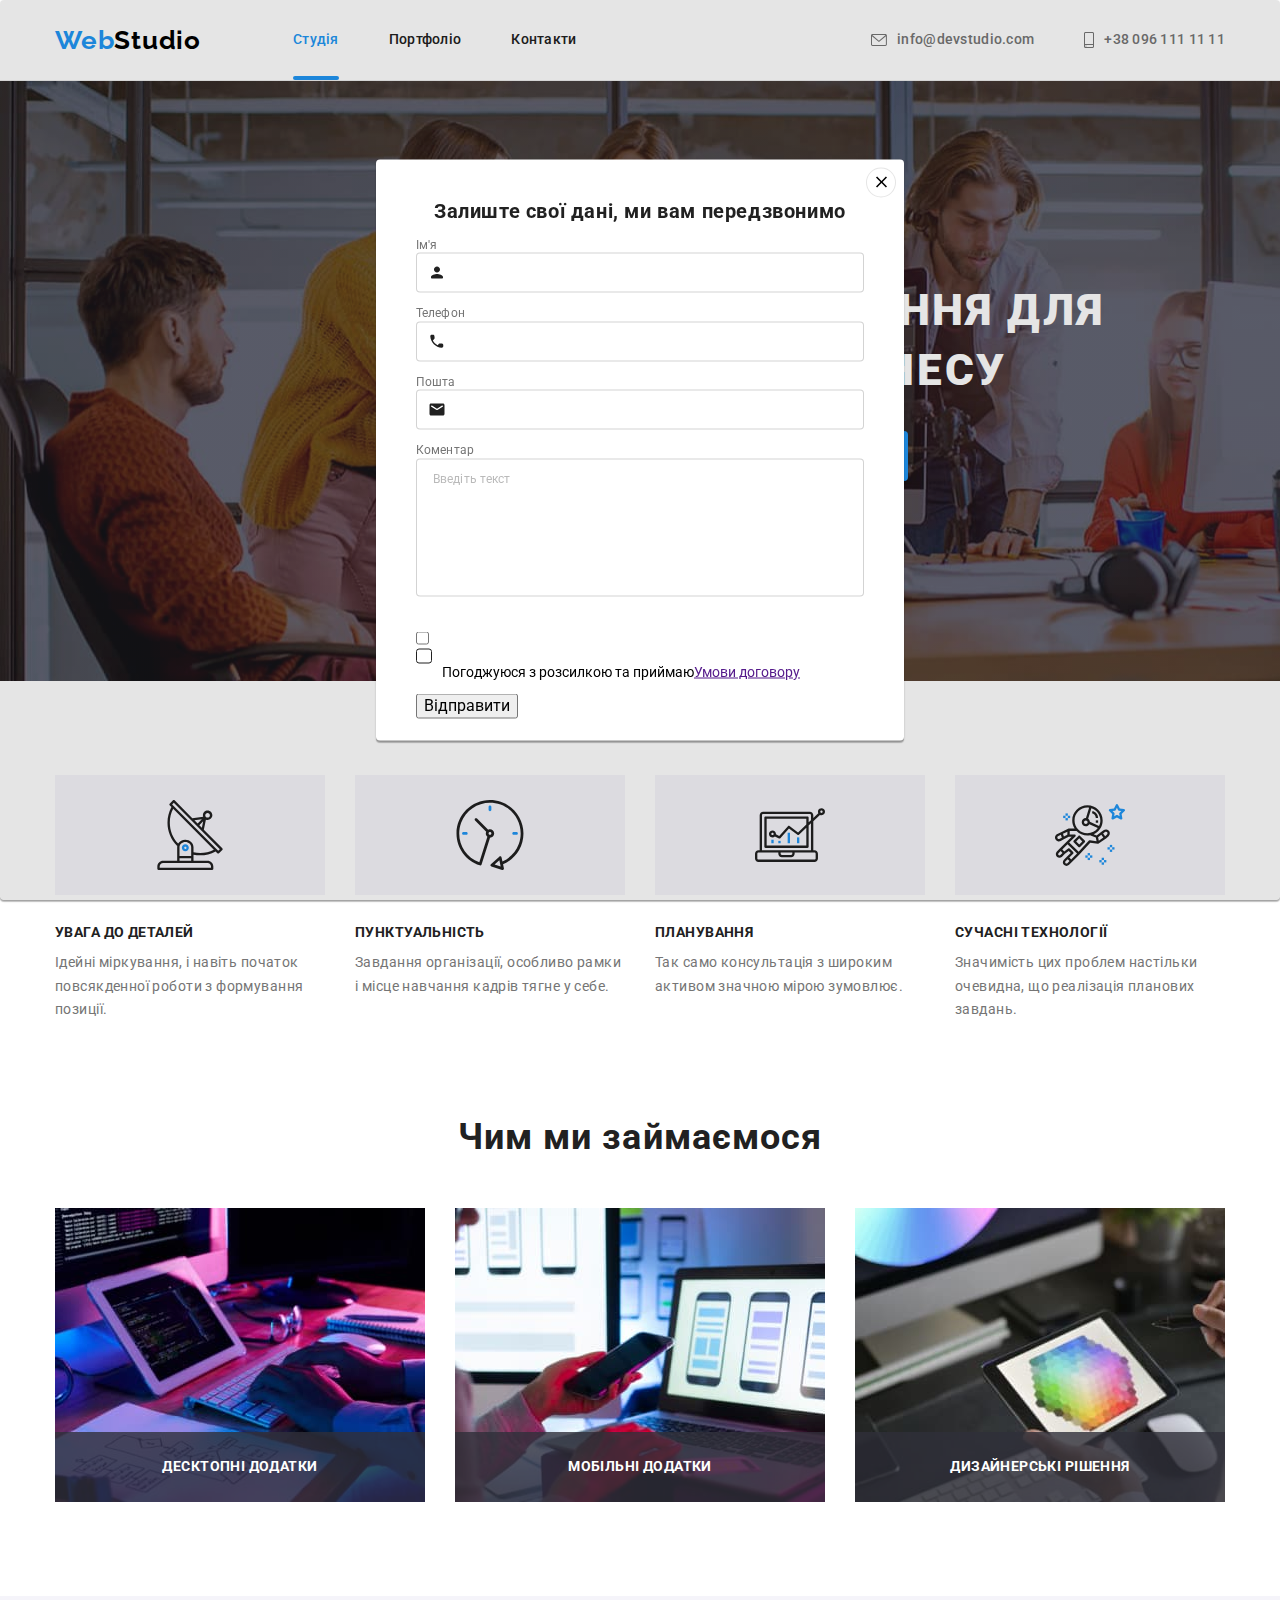
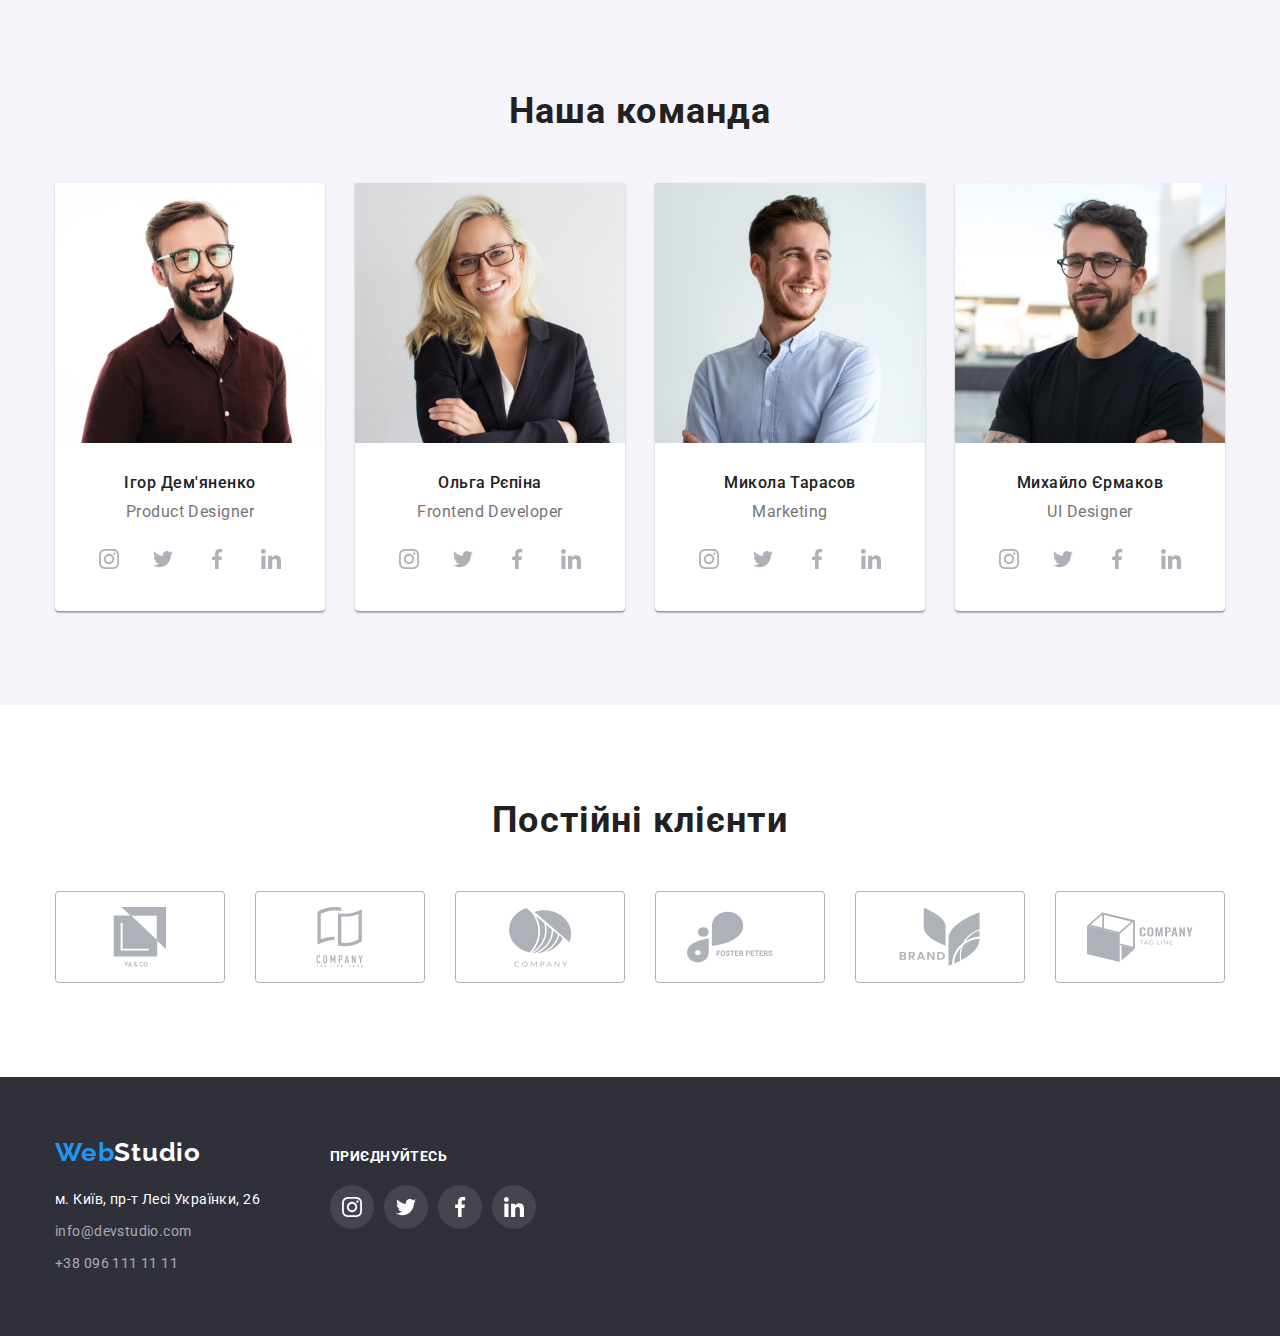
==== commit 473abef2: "5" ====
--- a/index.html
+++ b/index.html
@@ -464,11 +464,11 @@
                 </label>
                 <label class="contact-form-field">
                     <span class="cell-name">Коментар</span>
-                    <textarea name="user_message" placeholder="Введіть текст" class="contact-form-messagr"></textarea>
+                    <textarea name="user_message" placeholder="Введіть текст" class="contact-form-message"></textarea>
                 </label>
                 <div class="contact-form-ceckbox-wrapper">
-                    <input name="accept-policy" type="checkbox" class="contact-form-checkbox" required>
-                    <label class="contact-form-checkbox-label">Погоджуюся з розсилкою та приймаю <a href="">Умови
+                    <input id="policy-checkbox" name="accept-policy" type="checkbox" class="contact-form-checkbox" required>
+                    <label for="policy-checkbox" class="contact-form-checkbox-label">Погоджуюся з розсилкою та приймаю <a href="">Умови
                             договору</a>
                     </label>
                 </div>
--- a/css/styles.css
+++ b/css/styles.css
@@ -688,6 +688,9 @@
   height: 100vh;
   background-color: rgba(0, 0, 0, 0.1);
   transition: opacity 500ms linear, visibility 500ms linear;
+  box-shadow: 0px 1px 3px rgba(0, 0, 0, 0.12), 0px 1px 1px rgba(0, 0, 0, 0.14),
+    0px 2px 1px rgba(0, 0, 0, 0.2);
+  border-radius: 4px;
 }
 
 .backgrope.is-hidden {
@@ -706,6 +709,9 @@
   background-color: #ffffff;
   transition: transform 500ms linear, opacity 500ms linear;
   padding: 40px;
+  box-shadow: 0px 1px 3px rgba(0, 0, 0, 0.12), 0px 1px 1px rgba(0, 0, 0, 0.14),
+    0px 2px 1px rgba(0, 0, 0, 0.2);
+  border-radius: 4px;
 }
 
 .backgrope.is-hidden .modal {
@@ -793,14 +799,54 @@
   transform: fill 250ms line;
 }
 
-.contact-form-input:focus + .contact-form-input-icon{
+.contact-form-input:focus + .contact-form-input-icon {
   fill: var(--accent-color);
 }
 
-.contact-form-messagr {
-  display: block;
+.contact-form-message {
   width: 100%;
   height: 138px;
   padding: 12px 16px;
   resize: none;
-}
+  border: 1px solid rgba(33, 33, 33, 0.2);
+  border-radius: 4px;
+  transition: border-color 250ms line;
+  margin-bottom: 20px;
+}
+
+.contact-form-message:focus {
+  outline: none;
+  border-color: var(--accent-color);
+}
+
+.contact-form-message::placeholder {
+  font-style: normal;
+  font-weight: 400;
+  font-size: 12px;
+  line-height: 1.17;
+  letter-spacing: 0.01em;
+  color: rgba(117, 117, 117, 0.5);
+}
+
+.contact-form-checkbox-label {
+  display: flex;
+  align-items: center;
+  font-size: 14px;
+}
+
+.contact-form-checkbox-label::before {
+  display: inline-block;
+  width: 16px;
+  height: 15px;
+  border: 1px solid var(--main-text-color);
+  border-radius: 3px;
+  cursor: pointer;
+  content: "";
+  margin-right: 10px;
+  margin-bottom: 30px;
+}
+
+.contact-form-checkbox:checked + .contact-form-checkbox-label::before {
+  /* background-color: var(--accent-color); */
+  background-image: url(../images/icons.svg#icon-check);
+}
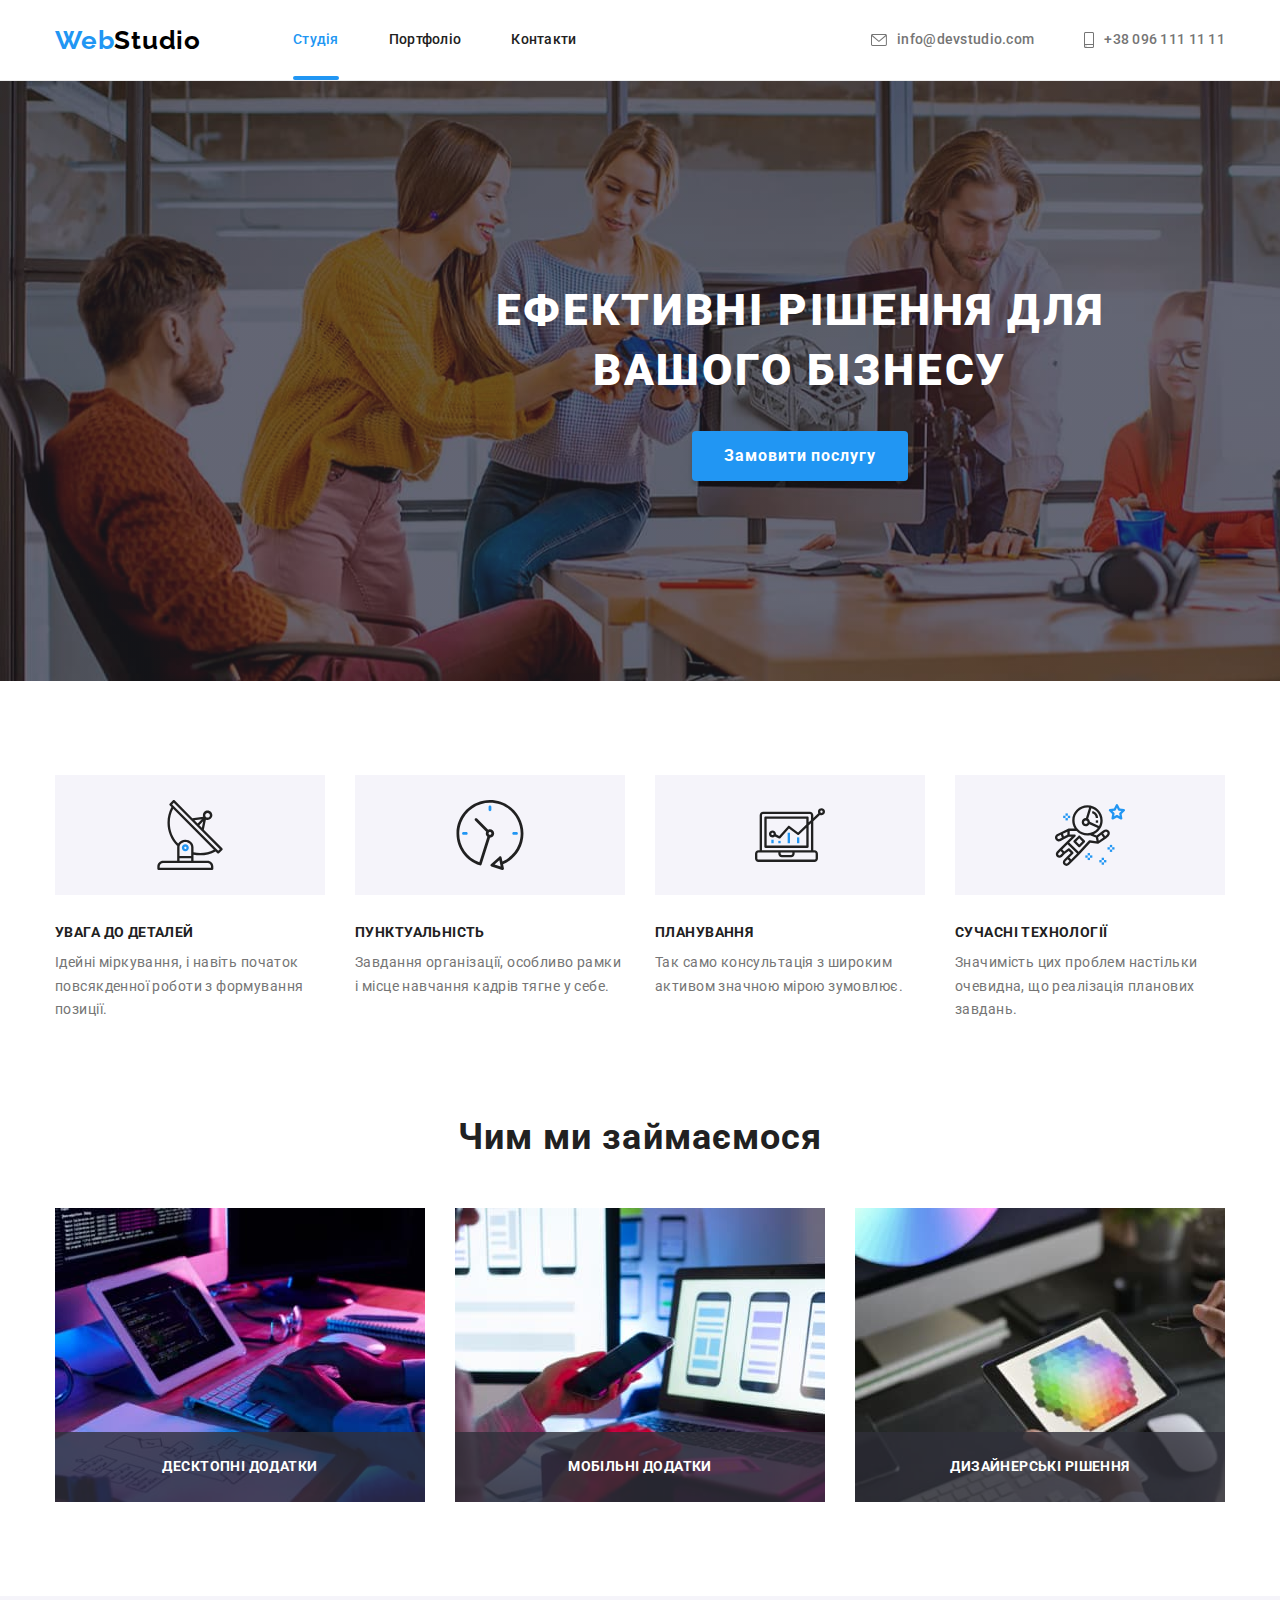
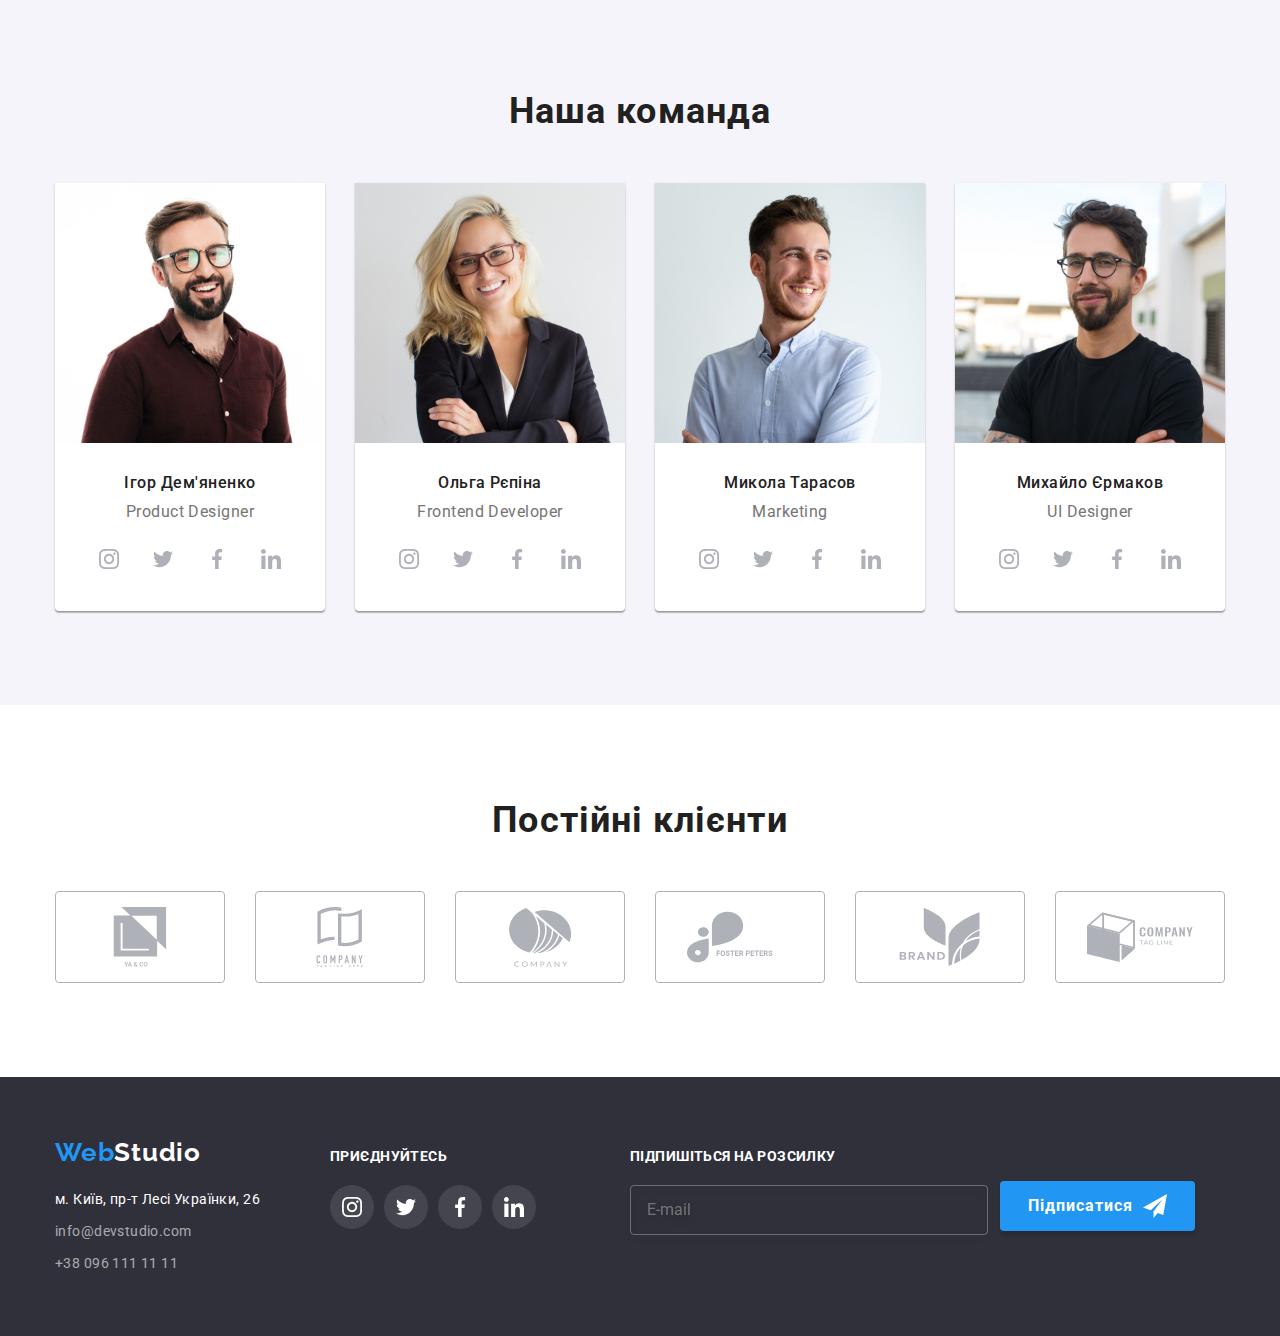
==== commit 683cd625: "6" ====
--- a/index.html
+++ b/index.html
@@ -74,7 +74,7 @@
 
         <section class="section">
             <div class="container">
-                <h2 hidden>Наші переваги</h2>
+                <h2 class="visually-hidden">Наші переваги</h2>
                 <ul class="lists advantages-list">
                     <li class="advantages-list-elements">
                         <div class="advantages-icon">
@@ -420,12 +420,23 @@
                     </li>
                 </ul>
             </div>
+            <form class="contact-form-footer">
+                <label class="contact-label-footer">
+                    <span class="sub-name">Підпишіться на розсилку</span>
+                    <input name="user-email" class="contact-form-input-footer"placeholder="E-mail" type="email">
+                </label >
+            </form>
+            <button type="submit" class="submit-btn-footer">Підписатися &nbsp;
+                <svg class="send" height="24" width="24">
+                    <use href="./images/icons.svg#icon-send"></use>
+                </svg>
+            </button>
         </div>
     </footer>
 
     <!-- Modal -->
 
-    <div class="backgrope" data-modal>
+    <div class="backgrope is-hidden " data-modal>
         <div class="modal">
             <button type="button" class="modal-close-btn" data-modal-close>
                 <svg class="modal-close-icon" width="18" height="18">
@@ -467,8 +478,15 @@
                     <textarea name="user_message" placeholder="Введіть текст" class="contact-form-message"></textarea>
                 </label>
                 <div class="contact-form-ceckbox-wrapper">
-                    <input id="policy-checkbox" name="accept-policy" type="checkbox" class="contact-form-checkbox" required>
-                    <label for="policy-checkbox" class="contact-form-checkbox-label">Погоджуюся з розсилкою та приймаю <a href="">Умови
+                    <input id="policy-checkbox" name="accept-policy" type="checkbox"
+                        class="contact-form-checkbox visually-hidden" required>
+                    <label for="policy-checkbox" class="contact-form-checkbox-label">
+                        <span class="icon-check-wrapper">
+                            <svg class="icon-check" width="11" height="8">
+                                <use href="./images/icons.svg#icon-check"></use>
+                            </svg>
+                        </span>
+                        Погоджуюся з розсилкою та приймаю &nbsp;<a class="conditions" href="">Умови
                             договору</a>
                     </label>
                 </div>
--- a/css/styles.css
+++ b/css/styles.css
@@ -69,6 +69,19 @@
 
 .portfolio {
   color: var(--accent-color);
+}
+
+.visually-hidden {
+  position: absolute;
+  width: 1px;
+  height: 1px;
+  margin: -1px;
+  border: 0;
+  padding: 0;
+  white-space: nowrap;
+  clip-path: inset(100%);
+  clip: rect(0 0 0 0);
+  overflow: hidden;
 }
 
 /* Header */
@@ -553,6 +566,69 @@
   background-color: var(--accent-color);
 }
 
+.footer-social {
+  margin-right: 94px;
+}
+
+.contact-form-footer {
+  margin-right: 12px;
+}
+
+.sub-name {
+  display: block;
+  font-style: normal;
+  font-weight: 700;
+  font-size: 14px;
+  line-height: 1.14;
+  letter-spacing: 0.03em;
+  text-transform: uppercase;
+  color: var(--btn-text-light);
+  margin-bottom: 20px;
+}
+
+.contact-form-input-footer {
+  display: block;
+  position: relative;
+  width: 358px;
+  border: 1px solid rgba(255, 255, 255, 0.3);
+  filter: drop-shadow(0px 4px 4px rgba(0, 0, 0, 0.15));
+  border-radius: 4px;
+  background: transparent;
+  padding: 15px 16px;
+}
+
+.contact-form-input-footer:placeholder {
+  font-style: normal;
+  font-weight: 400;
+  font-size: 16px;
+  line-height: 1.25;
+  letter-spacing: 0.03em;
+  color: rgba(255, 255, 255, 0.6);
+}
+
+.submit-btn-footer {
+  padding: 10px 28px;
+  font-style: normal;
+  font-weight: 700;
+  font-size: 16px;
+  line-height: 1.875;
+  align-self: center;
+  text-align: center;
+  letter-spacing: 0.06em;
+  cursor: pointer;
+  color: var(--btn-text-light);
+  background: var(--accent-color);
+  box-shadow: 0px 4px 4px rgba(0, 0, 0, 0.15);
+  border-radius: 4px;
+  border: none;
+  display: flex;
+  align-items: center;
+}
+
+.send {
+  fill: var(--btn-text-light);
+}
+
 /* Portfolio */
 
 .portfolio {
@@ -687,7 +763,7 @@
   width: 100vw;
   height: 100vh;
   background-color: rgba(0, 0, 0, 0.1);
-  transition: opacity 500ms linear, visibility 500ms linear;
+  transition: opacity 250ms cubic-bezier(0.4, 0, 0.2, 1), visibility 250ms cubic-bezier(0.4, 0, 0.2, 1);
   box-shadow: 0px 1px 3px rgba(0, 0, 0, 0.12), 0px 1px 1px rgba(0, 0, 0, 0.14),
     0px 2px 1px rgba(0, 0, 0, 0.2);
   border-radius: 4px;
@@ -705,9 +781,8 @@
   left: 50%;
   transform: translate(-50%, -50%);
   width: 528px;
-  height: 581px;
   background-color: #ffffff;
-  transition: transform 500ms linear, opacity 500ms linear;
+  transition: transform 250ms cubic-bezier(0.4, 0, 0.2, 1), opacity 250ms cubic-bezier(0.4, 0, 0.2, 1);
   padding: 40px;
   box-shadow: 0px 1px 3px rgba(0, 0, 0, 0.12), 0px 1px 1px rgba(0, 0, 0, 0.14),
     0px 2px 1px rgba(0, 0, 0, 0.2);
@@ -779,7 +854,8 @@
   transition: border-color 250ms line;
 }
 
-.contact-form-input:focus {
+.contact-form-input:focus,
+.contact-form-input:hover {
   outline: none;
   border-color: var(--accent-color);
   cursor: pointer;
@@ -799,7 +875,8 @@
   transform: fill 250ms line;
 }
 
-.contact-form-input:focus + .contact-form-input-icon {
+.contact-form-input:focus + .contact-form-input-icon,
+.contact-form-input:hover + .contact-form-input-icon {
   fill: var(--accent-color);
 }
 
@@ -814,7 +891,8 @@
   margin-bottom: 20px;
 }
 
-.contact-form-message:focus {
+.contact-form-message:focus,
+.contact-form-message:hover {
   outline: none;
   border-color: var(--accent-color);
 }
@@ -831,22 +909,75 @@
 .contact-form-checkbox-label {
   display: flex;
   align-items: center;
-  font-size: 14px;
-}
-
-.contact-form-checkbox-label::before {
-  display: inline-block;
+  font-style: normal;
+  font-weight: 400;
+  font-size: 14px;
+  line-height: 1.71;
+  letter-spacing: 0.03em;
+  color: #757575;
+  margin-bottom: 30px;
+}
+
+.icon-check-wrapper {
+  position: relative;
+  display: block;
   width: 16px;
   height: 15px;
   border: 1px solid var(--main-text-color);
   border-radius: 3px;
+  margin-right: 10px;
+  transform: background 250ms line;
+}
+
+.icon-check {
+  position: absolute;
   cursor: pointer;
-  content: "";
-  margin-right: 10px;
-  margin-bottom: 30px;
-}
-
-.contact-form-checkbox:checked + .contact-form-checkbox-label::before {
-  /* background-color: var(--accent-color); */
-  background-image: url(../images/icons.svg#icon-check);
-}
+  top: 50%;
+  transform: translateY(-50%);
+  left: 2px;
+  fill: var(--btn-text-light);
+}
+
+.contact-form-checkbox:checked
+  + .contact-form-checkbox-label
+  > .icon-check-wrapper {
+  background: var(--accent-color);
+  border: none;
+}
+
+.conditions {
+  font-style: normal;
+  font-weight: 400;
+  font-size: 14px;
+  line-height: 1.71;
+  letter-spacing: 0.03em;
+  text-decoration-line: underline;
+  color: var(--accent-color);
+}
+
+.contact-form-submit-btn {
+  padding: 10px 32px;
+  margin: 0 auto;
+  font-family: inherit;
+  font-weight: 700;
+  font-size: 16px;
+  line-height: 1.875;
+  display: flex;
+  align-items: center;
+  text-align: center;
+  letter-spacing: 0.06em;
+  cursor: pointer;
+  color: var(--btn-text-light);
+  background: var(--accent-color);
+  box-shadow: 0px 4px 4px rgba(0, 0, 0, 0.15);
+  border-radius: 4px;
+  border: none;
+  transition: color 250ms cubic-bezier(0.4, 0, 0.2, 1);
+}
+
+.contact-form-submit-btn:hover,
+.contact-form-submit-btn:focus {
+  background: #188ce8;
+  box-shadow: 0px 4px 4px rgba(0, 0, 0, 0.15);
+  border-radius: 4px;
+}
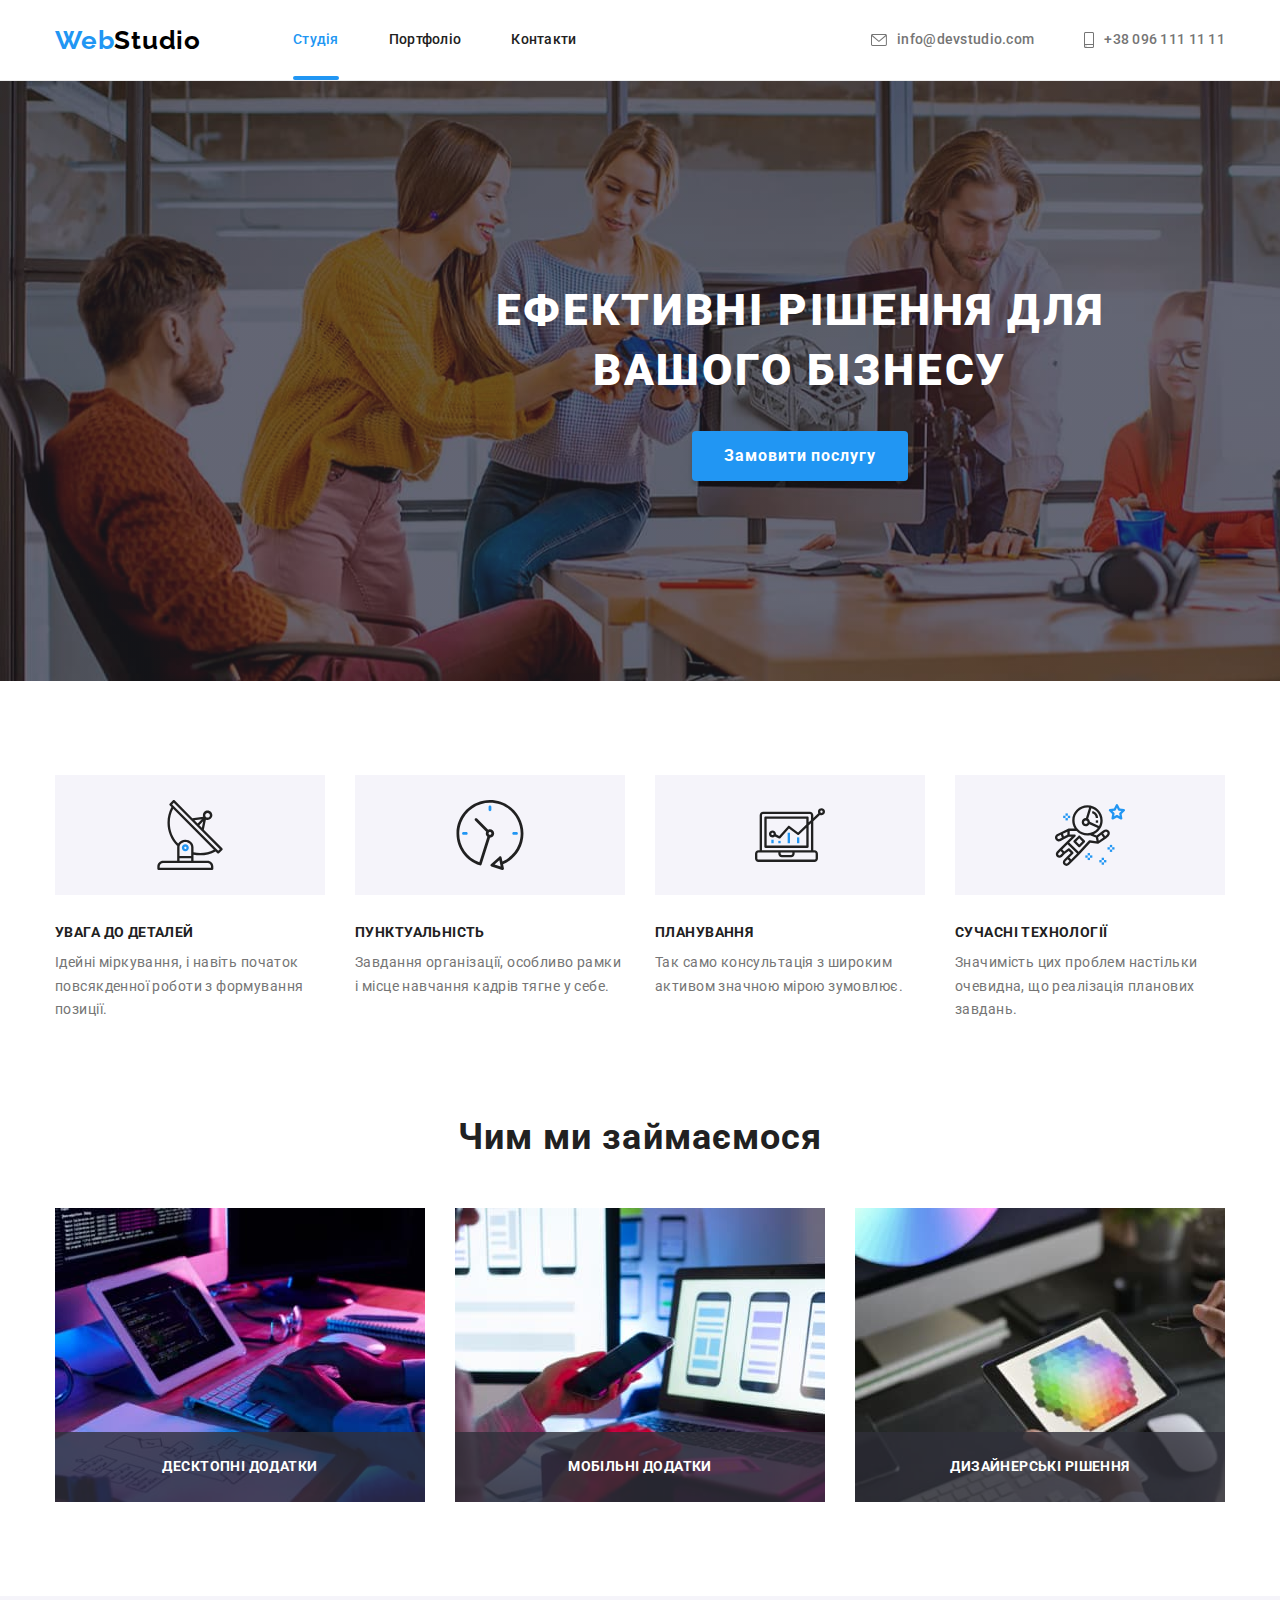
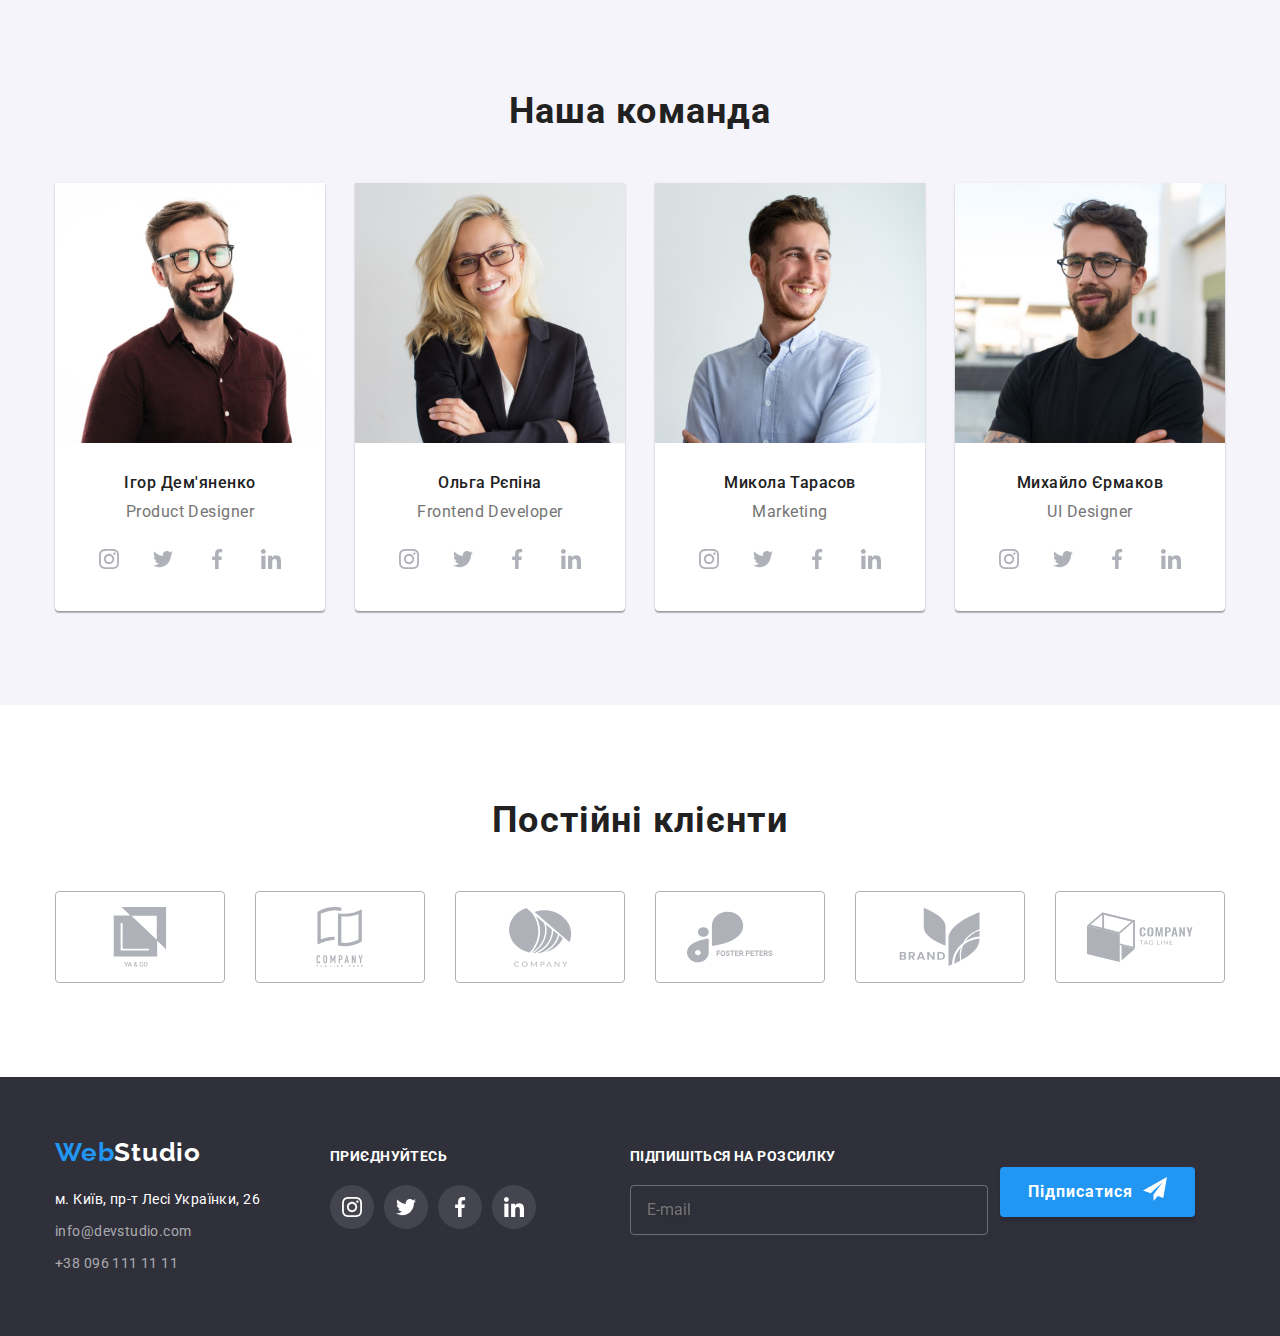
==== commit 72ed4275: "7" ====
--- a/index.html
+++ b/index.html
@@ -423,14 +423,15 @@
             <form class="contact-form-footer">
                 <label class="contact-label-footer">
                     <span class="sub-name">Підпишіться на розсилку</span>
-                    <input name="user-email" class="contact-form-input-footer"placeholder="E-mail" type="email">
-                </label >
+                    <input name="user-email" class="contact-form-input-footer" placeholder="E-mail" type="email">
+                </label>
+                <button type="submit" class="submit-btn-footer">Підписатися &nbsp;
+                    <svg class="send" height="24" width="24">
+                        <use href="./images/icons.svg#icon-send"></use>
+                    </svg>
+                </button>
             </form>
-            <button type="submit" class="submit-btn-footer">Підписатися &nbsp;
-                <svg class="send" height="24" width="24">
-                    <use href="./images/icons.svg#icon-send"></use>
-                </svg>
-            </button>
+
         </div>
     </footer>
 
--- a/css/styles.css
+++ b/css/styles.css
@@ -571,7 +571,8 @@
 }
 
 .contact-form-footer {
-  margin-right: 12px;
+  display: flex;
+  align-items: flex-end;
 }
 
 .sub-name {
@@ -588,13 +589,14 @@
 
 .contact-form-input-footer {
   display: block;
-  position: relative;
   width: 358px;
   border: 1px solid rgba(255, 255, 255, 0.3);
   filter: drop-shadow(0px 4px 4px rgba(0, 0, 0, 0.15));
   border-radius: 4px;
   background: transparent;
   padding: 15px 16px;
+  color: var(--btn-text-light);
+  margin-right: 12px;
 }
 
 .contact-form-input-footer:placeholder {
@@ -622,7 +624,6 @@
   border-radius: 4px;
   border: none;
   display: flex;
-  align-items: center;
 }
 
 .send {
@@ -763,7 +764,8 @@
   width: 100vw;
   height: 100vh;
   background-color: rgba(0, 0, 0, 0.1);
-  transition: opacity 250ms cubic-bezier(0.4, 0, 0.2, 1), visibility 250ms cubic-bezier(0.4, 0, 0.2, 1);
+  transition: opacity 250ms cubic-bezier(0.4, 0, 0.2, 1),
+    visibility 250ms cubic-bezier(0.4, 0, 0.2, 1);
   box-shadow: 0px 1px 3px rgba(0, 0, 0, 0.12), 0px 1px 1px rgba(0, 0, 0, 0.14),
     0px 2px 1px rgba(0, 0, 0, 0.2);
   border-radius: 4px;
@@ -782,7 +784,8 @@
   transform: translate(-50%, -50%);
   width: 528px;
   background-color: #ffffff;
-  transition: transform 250ms cubic-bezier(0.4, 0, 0.2, 1), opacity 250ms cubic-bezier(0.4, 0, 0.2, 1);
+  transition: transform 250ms cubic-bezier(0.4, 0, 0.2, 1),
+    opacity 250ms cubic-bezier(0.4, 0, 0.2, 1);
   padding: 40px;
   box-shadow: 0px 1px 3px rgba(0, 0, 0, 0.12), 0px 1px 1px rgba(0, 0, 0, 0.14),
     0px 2px 1px rgba(0, 0, 0, 0.2);
